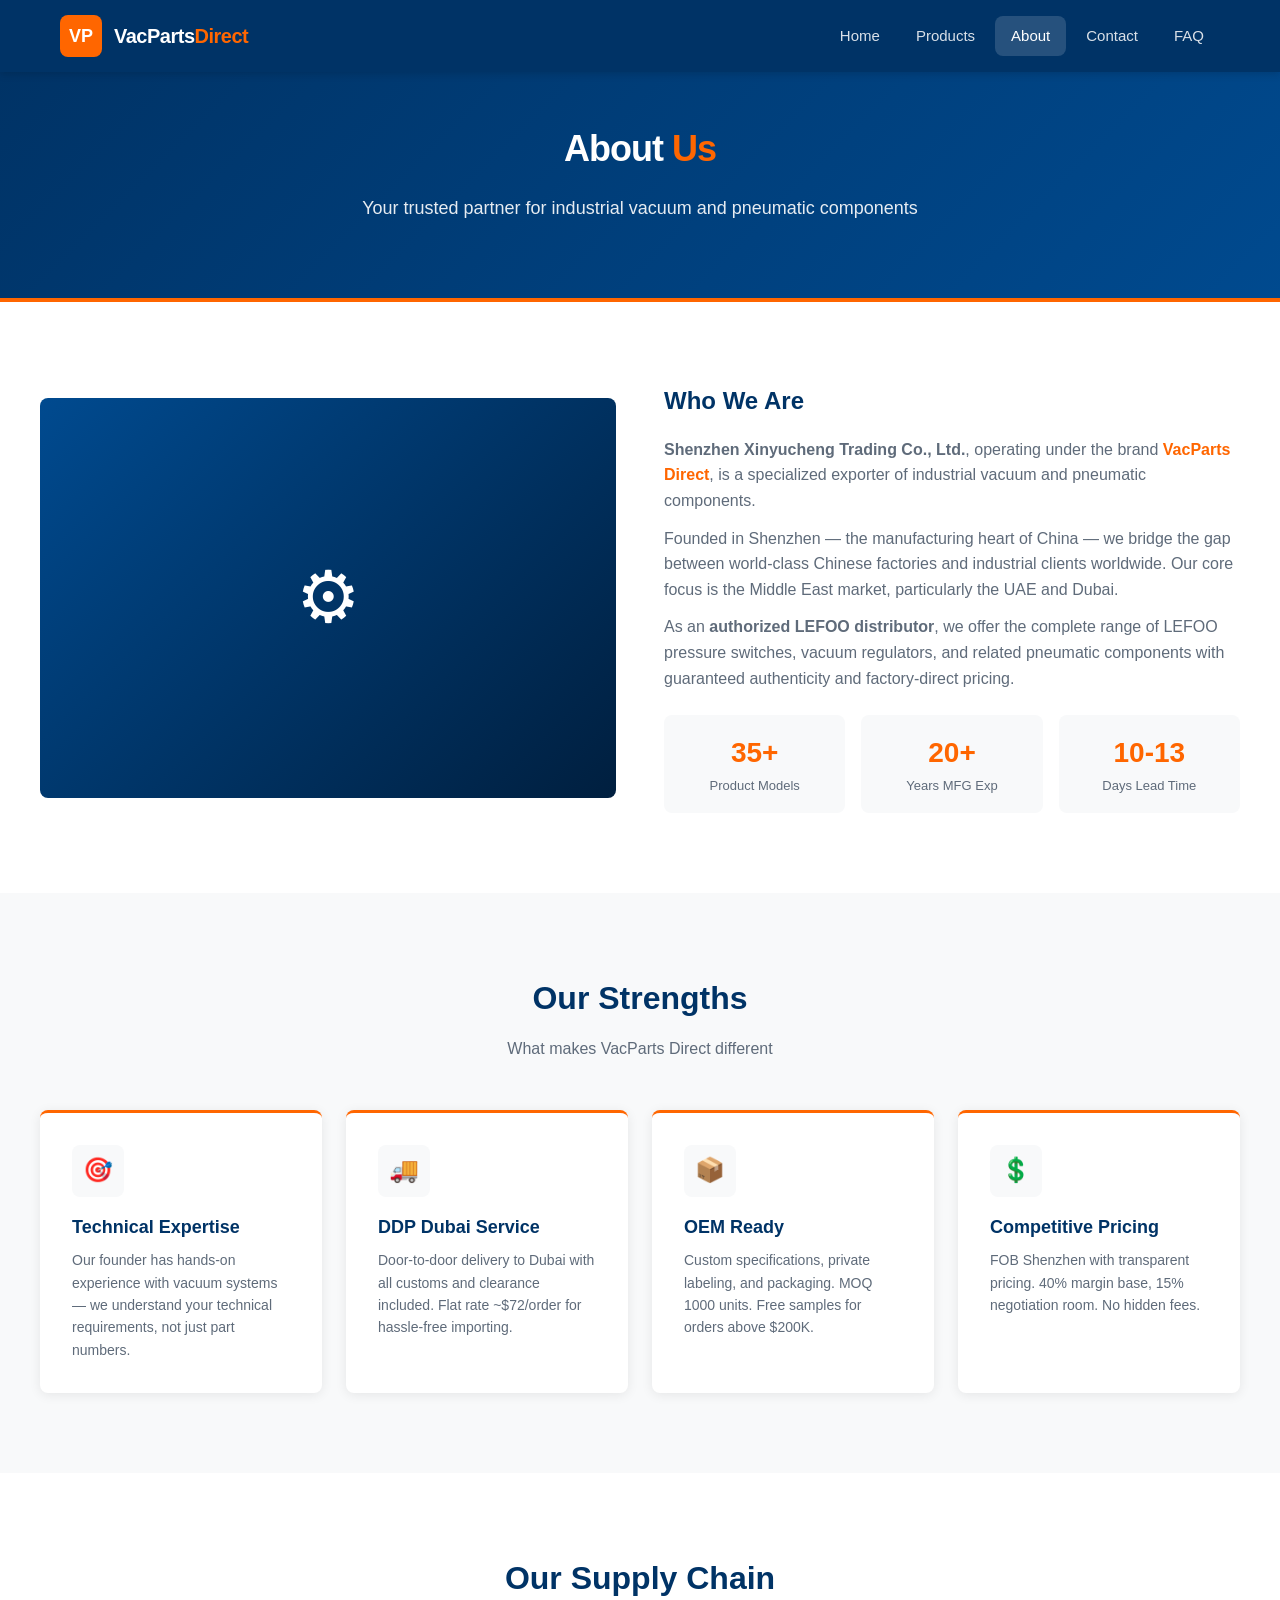
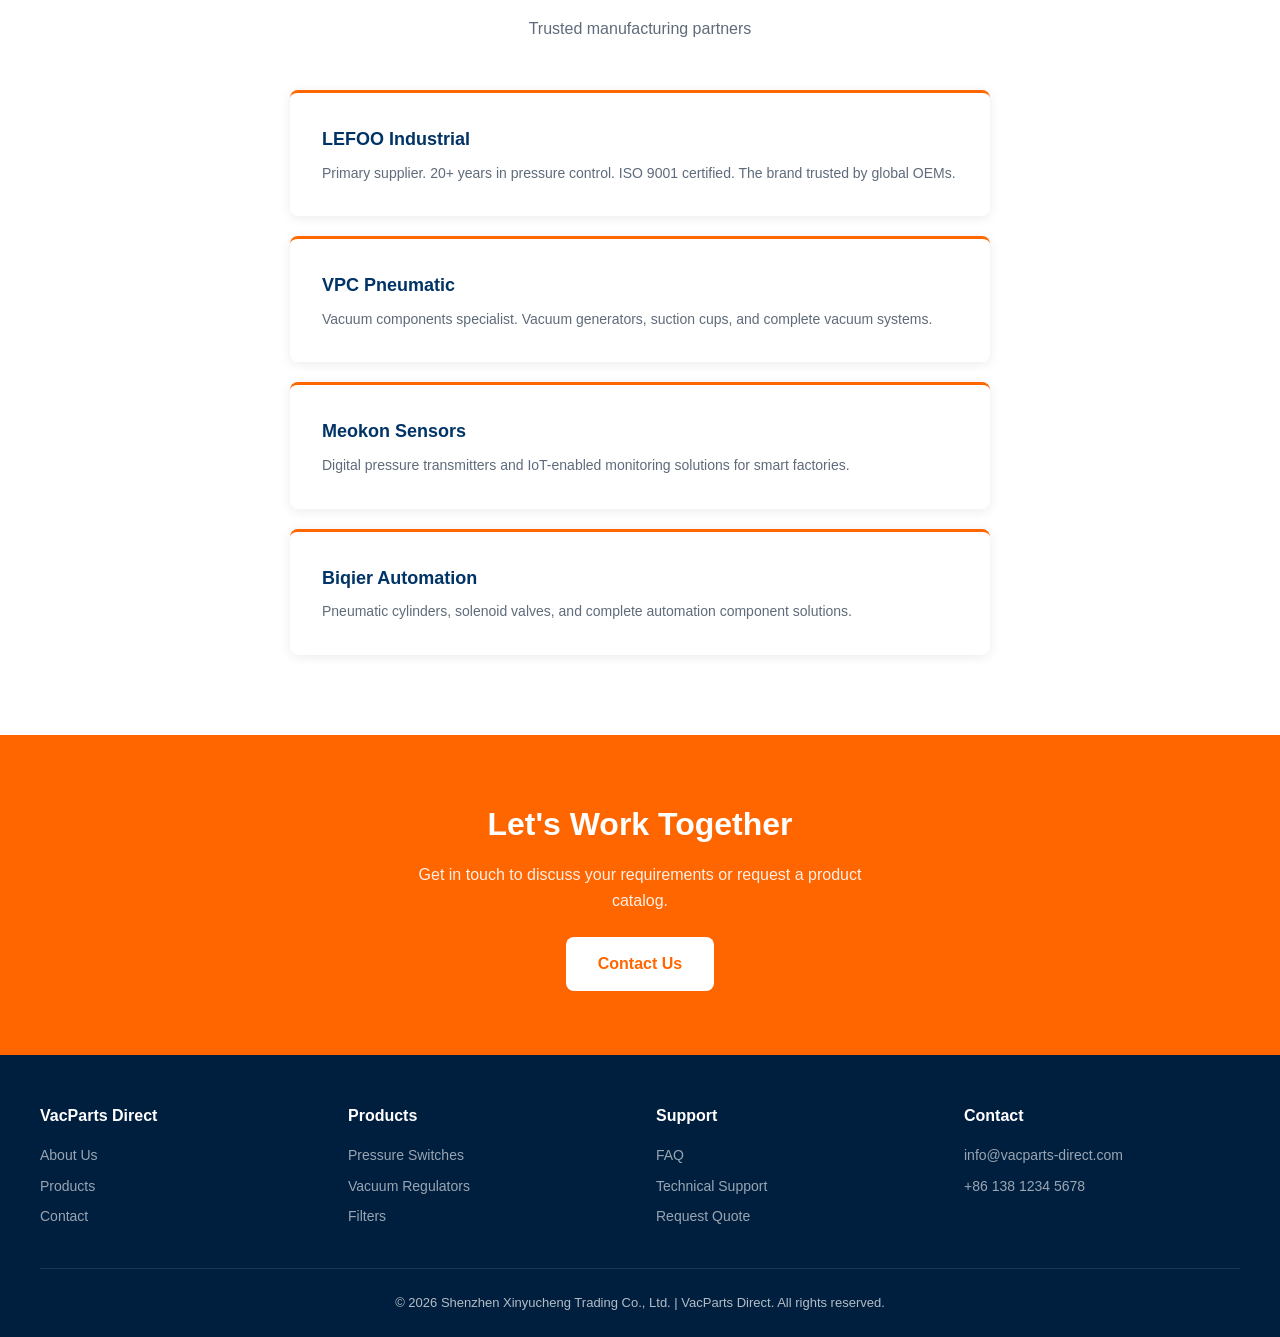
==== about.html @ f2ae0014 "Deploy: 5-page VacParts Direct static website" ====
<!DOCTYPE html>
<html lang="en">
<head>
  <meta charset="UTF-8">
  <meta name="viewport" content="width=device-width, initial-scale=1.0">
  <meta name="description" content="About VacParts Direct — Shenzhen Xinyucheng Trading Co., Ltd. LEFOO authorized distributor for industrial vacuum and pneumatic components.">
  <title>About Us | VacParts Direct</title>
  <link rel="stylesheet" href="css/style.css">
</head>
<body>

<header class="header">
  <div class="header-inner">
    <a href="index.html" class="logo">
      <div class="logo-icon">VP</div>
      <div class="logo-text">VacParts<span>Direct</span></div>
    </a>
    <button class="menu-toggle" aria-label="Menu">&#9776;</button>
    <nav class="nav">
      <a href="index.html">Home</a>
      <a href="products.html">Products</a>
      <a href="about.html" class="active">About</a>
      <a href="contact.html">Contact</a>
      <a href="faq.html">FAQ</a>
    </nav>
  </div>
</header>

<section class="hero" style="padding: 48px 20px;">
  <h1 style="font-size: 36px;">About <span>Us</span></h1>
  <p>Your trusted partner for industrial vacuum and pneumatic components</p>
</section>

<section class="section">
  <div class="container">
    <div class="about-grid">
      <div class="about-image">&#9881;</div>
      <div class="about-text">
        <h3>Who We Are</h3>
        <p><strong>Shenzhen Xinyucheng Trading Co., Ltd.</strong>, operating under the brand <strong style="color: var(--accent);">VacParts Direct</strong>, is a specialized exporter of industrial vacuum and pneumatic components.</p>
        <p>Founded in Shenzhen — the manufacturing heart of China — we bridge the gap between world-class Chinese factories and industrial clients worldwide. Our core focus is the Middle East market, particularly the UAE and Dubai.</p>
        <p>As an <strong>authorized LEFOO distributor</strong>, we offer the complete range of LEFOO pressure switches, vacuum regulators, and related pneumatic components with guaranteed authenticity and factory-direct pricing.</p>

        <div class="stats">
          <div class="stat-item">
            <div class="stat-num">35+</div>
            <div class="stat-label">Product Models</div>
          </div>
          <div class="stat-item">
            <div class="stat-num">20+</div>
            <div class="stat-label">Years MFG Exp</div>
          </div>
          <div class="stat-item">
            <div class="stat-num">10-13</div>
            <div class="stat-label">Days Lead Time</div>
          </div>
        </div>
      </div>
    </div>
  </div>
</section>

<section class="section section-gray">
  <div class="container">
    <h2 class="section-title">Our Strengths</h2>
    <p class="section-subtitle">What makes VacParts Direct different</p>
    <div class="features">
      <div class="feature-card">
        <div class="feature-icon">&#127919;</div>
        <h3>Technical Expertise</h3>
        <p>Our founder has hands-on experience with vacuum systems — we understand your technical requirements, not just part numbers.</p>
      </div>
      <div class="feature-card">
        <div class="feature-icon">&#128666;</div>
        <h3>DDP Dubai Service</h3>
        <p>Door-to-door delivery to Dubai with all customs and clearance included. Flat rate ~$72/order for hassle-free importing.</p>
      </div>
      <div class="feature-card">
        <div class="feature-icon">&#128230;</div>
        <h3>OEM Ready</h3>
        <p>Custom specifications, private labeling, and packaging. MOQ 1000 units. Free samples for orders above $200K.</p>
      </div>
      <div class="feature-card">
        <div class="feature-icon">&#128178;</div>
        <h3>Competitive Pricing</h3>
        <p>FOB Shenzhen with transparent pricing. 40% margin base, 15% negotiation room. No hidden fees.</p>
      </div>
    </div>
  </div>
</section>

<section class="section">
  <div class="container">
    <h2 class="section-title">Our Supply Chain</h2>
    <p class="section-subtitle">Trusted manufacturing partners</p>

    <div style="max-width: 700px; margin: 0 auto;">
      <div class="feature-card" style="margin-bottom: 20px;">
        <h3>LEFOO Industrial</h3>
        <p>Primary supplier. 20+ years in pressure control. ISO 9001 certified. The brand trusted by global OEMs.</p>
      </div>
      <div class="feature-card" style="margin-bottom: 20px;">
        <h3>VPC Pneumatic</h3>
        <p>Vacuum components specialist. Vacuum generators, suction cups, and complete vacuum systems.</p>
      </div>
      <div class="feature-card" style="margin-bottom: 20px;">
        <h3>Meokon Sensors</h3>
        <p>Digital pressure transmitters and IoT-enabled monitoring solutions for smart factories.</p>
      </div>
      <div class="feature-card">
        <h3>Biqier Automation</h3>
        <p>Pneumatic cylinders, solenoid valves, and complete automation component solutions.</p>
      </div>
    </div>
  </div>
</section>

<section class="cta">
  <h2>Let's Work Together</h2>
  <p>Get in touch to discuss your requirements or request a product catalog.</p>
  <a href="contact.html" class="btn">Contact Us</a>
</section>

<footer class="footer">
  <div class="footer-grid">
    <div class="footer-col">
      <h4>VacParts Direct</h4>
      <a href="about.html">About Us</a>
      <a href="products.html">Products</a>
      <a href="contact.html">Contact</a>
    </div>
    <div class="footer-col">
      <h4>Products</h4>
      <a href="products.html">Pressure Switches</a>
      <a href="products.html">Vacuum Regulators</a>
      <a href="products.html">Filters</a>
    </div>
    <div class="footer-col">
      <h4>Support</h4>
      <a href="faq.html">FAQ</a>
      <a href="contact.html">Technical Support</a>
      <a href="contact.html">Request Quote</a>
    </div>
    <div class="footer-col">
      <h4>Contact</h4>
      <a href="mailto:info@vacparts-direct.com">info@vacparts-direct.com</a>
      <a href="tel:+8613812345678">+86 138 1234 5678</a>
    </div>
  </div>
  <div class="footer-bottom">
    <p>&copy; 2026 Shenzhen Xinyucheng Trading Co., Ltd. | VacParts Direct. All rights reserved.</p>
  </div>
</footer>

<script src="js/main.js"></script>
</body>
</html>
---- css/style.css ----
/* VacParts Direct - Main Stylesheet */
/* Brand Colors: Industrial Blue #003366 | Accent Orange #FF6600 */

:root {
  --primary: #003366;
  --primary-light: #004a8f;
  --primary-dark: #001f3f;
  --accent: #FF6600;
  --accent-light: #ff8533;
  --accent-dark: #cc5200;
  --white: #ffffff;
  --gray-50: #f8f9fa;
  --gray-100: #f0f1f3;
  --gray-200: #e0e2e6;
  --gray-300: #c4c8cf;
  --gray-600: #5f6b7a;
  --gray-800: #2a3038;
  --gray-900: #1a1d23;
  --radius: 8px;
  --shadow: 0 2px 12px rgba(0,0,0,0.08);
  --shadow-lg: 0 8px 30px rgba(0,0,0,0.12);
  --max-width: 1200px;
}

* { margin: 0; padding: 0; box-sizing: border-box; }

body {
  font-family: -apple-system, BlinkMacSystemFont, 'Segoe UI', Roboto, 'Helvetica Neue', Arial, sans-serif;
  color: var(--gray-800);
  line-height: 1.6;
  background: var(--white);
}

/* ===== HEADER ===== */
.header {
  background: var(--primary);
  position: sticky;
  top: 0;
  z-index: 1000;
  box-shadow: 0 2px 8px rgba(0,0,0,0.15);
}

.header-inner {
  max-width: var(--max-width);
  margin: 0 auto;
  padding: 0 20px;
  display: flex;
  align-items: center;
  justify-content: space-between;
  height: 72px;
}

.logo {
  display: flex;
  align-items: center;
  gap: 12px;
  text-decoration: none;
}

.logo-icon {
  width: 42px;
  height: 42px;
  background: var(--accent);
  border-radius: var(--radius);
  display: flex;
  align-items: center;
  justify-content: center;
  font-weight: 800;
  font-size: 18px;
  color: var(--white);
}

.logo-text {
  color: var(--white);
  font-size: 20px;
  font-weight: 700;
  letter-spacing: -0.5px;
}

.logo-text span {
  color: var(--accent);
}

.nav { display: flex; gap: 4px; }

.nav a {
  color: rgba(255,255,255,0.85);
  text-decoration: none;
  padding: 8px 16px;
  border-radius: var(--radius);
  font-size: 15px;
  font-weight: 500;
  transition: all 0.2s;
}

.nav a:hover,
.nav a.active {
  color: var(--white);
  background: rgba(255,255,255,0.1);
}

.nav a.active { background: rgba(255,255,255,0.15); }

.menu-toggle {
  display: none;
  background: none;
  border: none;
  color: var(--white);
  font-size: 28px;
  cursor: pointer;
  padding: 4px 8px;
}

/* ===== HERO ===== */
.hero {
  background: linear-gradient(135deg, var(--primary) 0%, var(--primary-light) 100%);
  color: var(--white);
  padding: 80px 20px;
  text-align: center;
  position: relative;
  overflow: hidden;
}

.hero::after {
  content: '';
  position: absolute;
  bottom: 0;
  left: 0;
  right: 0;
  height: 4px;
  background: var(--accent);
}

.hero h1 {
  font-size: 48px;
  font-weight: 800;
  margin-bottom: 16px;
  letter-spacing: -1px;
}

.hero h1 span { color: var(--accent); }

.hero p {
  font-size: 18px;
  opacity: 0.9;
  max-width: 600px;
  margin: 0 auto 32px;
}

.hero-buttons { display: flex; gap: 16px; justify-content: center; flex-wrap: wrap; }

.btn {
  display: inline-block;
  padding: 14px 32px;
  border-radius: var(--radius);
  font-size: 16px;
  font-weight: 600;
  text-decoration: none;
  transition: all 0.2s;
  cursor: pointer;
  border: none;
}

.btn-primary {
  background: var(--accent);
  color: var(--white);
}

.btn-primary:hover {
  background: var(--accent-dark);
  transform: translateY(-1px);
}

.btn-outline {
  background: transparent;
  color: var(--white);
  border: 2px solid rgba(255,255,255,0.4);
}

.btn-outline:hover {
  border-color: var(--white);
  background: rgba(255,255,255,0.1);
}

.btn-sm {
  padding: 8px 20px;
  font-size: 14px;
}

/* ===== SECTIONS ===== */
.section {
  padding: 80px 20px;
}

.section-gray { background: var(--gray-50); }

.container {
  max-width: var(--max-width);
  margin: 0 auto;
}

.section-title {
  font-size: 32px;
  font-weight: 700;
  color: var(--primary);
  margin-bottom: 12px;
  text-align: center;
}

.section-subtitle {
  font-size: 16px;
  color: var(--gray-600);
  text-align: center;
  margin-bottom: 48px;
}

/* ===== FEATURES GRID ===== */
.features {
  display: grid;
  grid-template-columns: repeat(auto-fit, minmax(250px, 1fr));
  gap: 24px;
}

.feature-card {
  background: var(--white);
  border-radius: var(--radius);
  padding: 32px;
  box-shadow: var(--shadow);
  border-top: 3px solid var(--accent);
  transition: transform 0.2s, box-shadow 0.2s;
}

.feature-card:hover {
  transform: translateY(-4px);
  box-shadow: var(--shadow-lg);
}

.feature-icon {
  width: 52px;
  height: 52px;
  background: var(--gray-50);
  border-radius: var(--radius);
  display: flex;
  align-items: center;
  justify-content: center;
  font-size: 24px;
  margin-bottom: 16px;
}

.feature-card h3 {
  font-size: 18px;
  color: var(--primary);
  margin-bottom: 8px;
}

.feature-card p {
  color: var(--gray-600);
  font-size: 14px;
}

/* ===== PRODUCT CARDS ===== */
.products {
  display: grid;
  grid-template-columns: repeat(auto-fit, minmax(280px, 1fr));
  gap: 24px;
}

.product-card {
  background: var(--white);
  border-radius: var(--radius);
  overflow: hidden;
  box-shadow: var(--shadow);
  transition: all 0.2s;
}

.product-card:hover {
  transform: translateY(-4px);
  box-shadow: var(--shadow-lg);
}

.product-img {
  height: 200px;
  background: var(--gray-100);
  display: flex;
  align-items: center;
  justify-content: center;
  font-size: 48px;
}

.product-body { padding: 24px; }

.product-body h3 {
  font-size: 18px;
  color: var(--primary);
  margin-bottom: 8px;
}

.product-body p {
  color: var(--gray-600);
  font-size: 14px;
  margin-bottom: 16px;
}

.product-meta {
  display: flex;
  justify-content: space-between;
  align-items: center;
}

.product-price {
  font-size: 20px;
  font-weight: 700;
  color: var(--accent);
}

.product-badge {
  background: var(--primary);
  color: var(--white);
  padding: 4px 12px;
  border-radius: 20px;
  font-size: 12px;
  font-weight: 600;
}

/* ===== ABOUT PAGE ===== */
.about-grid {
  display: grid;
  grid-template-columns: 1fr 1fr;
  gap: 48px;
  align-items: center;
}

.about-image {
  background: linear-gradient(135deg, var(--primary-light), var(--primary-dark));
  border-radius: var(--radius);
  height: 400px;
  display: flex;
  align-items: center;
  justify-content: center;
  color: var(--white);
  font-size: 72px;
}

.about-text h3 {
  font-size: 24px;
  color: var(--primary);
  margin-bottom: 16px;
}

.about-text p {
  color: var(--gray-600);
  margin-bottom: 12px;
}

.stats {
  display: grid;
  grid-template-columns: repeat(3, 1fr);
  gap: 16px;
  margin-top: 24px;
}

.stat-item {
  text-align: center;
  padding: 16px;
  background: var(--gray-50);
  border-radius: var(--radius);
}

.stat-num {
  font-size: 28px;
  font-weight: 800;
  color: var(--accent);
}

.stat-label {
  font-size: 13px;
  color: var(--gray-600);
}

/* ===== CONTACT PAGE ===== */
.contact-grid {
  display: grid;
  grid-template-columns: 1fr 1fr;
  gap: 48px;
}

.contact-info h3 {
  font-size: 24px;
  color: var(--primary);
  margin-bottom: 16px;
}

.contact-item {
  display: flex;
  gap: 12px;
  margin-bottom: 20px;
}

.contact-icon {
  width: 44px;
  height: 44px;
  background: var(--gray-50);
  border-radius: var(--radius);
  display: flex;
  align-items: center;
  justify-content: center;
  font-size: 20px;
  flex-shrink: 0;
}

.contact-item strong {
  display: block;
  color: var(--gray-800);
  margin-bottom: 2px;
}

.contact-item span {
  color: var(--gray-600);
  font-size: 14px;
}

.contact-form {
  background: var(--white);
  padding: 32px;
  border-radius: var(--radius);
  box-shadow: var(--shadow);
}

.form-group { margin-bottom: 20px; }

.form-group label {
  display: block;
  font-size: 14px;
  font-weight: 600;
  color: var(--gray-800);
  margin-bottom: 6px;
}

.form-group input,
.form-group textarea,
.form-group select {
  width: 100%;
  padding: 12px 16px;
  border: 1px solid var(--gray-200);
  border-radius: var(--radius);
  font-size: 15px;
  font-family: inherit;
  transition: border-color 0.2s;
}

.form-group input:focus,
.form-group textarea:focus,
.form-group select:focus {
  outline: none;
  border-color: var(--accent);
  box-shadow: 0 0 0 3px rgba(255,102,0,0.1);
}

.form-group textarea { min-height: 120px; resize: vertical; }

/* ===== FAQ PAGE ===== */
.faq-list { max-width: 800px; margin: 0 auto; }

.faq-item {
  background: var(--white);
  border-radius: var(--radius);
  margin-bottom: 12px;
  box-shadow: var(--shadow);
  overflow: hidden;
}

.faq-question {
  width: 100%;
  padding: 20px 24px;
  background: none;
  border: none;
  font-size: 16px;
  font-weight: 600;
  color: var(--primary);
  text-align: left;
  cursor: pointer;
  display: flex;
  justify-content: space-between;
  align-items: center;
}

.faq-question::after {
  content: '+';
  font-size: 22px;
  color: var(--accent);
  font-weight: 400;
  transition: transform 0.2s;
}

.faq-item.open .faq-question::after {
  content: '\2212';
}

.faq-answer {
  padding: 0 24px 20px;
  color: var(--gray-600);
  font-size: 15px;
  display: none;
}

.faq-item.open .faq-answer { display: block; }

/* ===== CTA BANNER ===== */
.cta {
  background: var(--accent);
  color: var(--white);
  text-align: center;
  padding: 64px 20px;
}

.cta h2 {
  font-size: 32px;
  font-weight: 700;
  margin-bottom: 12px;
}

.cta p {
  font-size: 16px;
  opacity: 0.9;
  margin-bottom: 24px;
  max-width: 500px;
  margin-left: auto;
  margin-right: auto;
}

.cta .btn {
  background: var(--white);
  color: var(--accent);
}

.cta .btn:hover {
  background: var(--gray-50);
}

/* ===== FOOTER ===== */
.footer {
  background: var(--primary-dark);
  color: rgba(255,255,255,0.7);
  padding: 48px 20px 24px;
}

.footer-grid {
  max-width: var(--max-width);
  margin: 0 auto;
  display: grid;
  grid-template-columns: repeat(auto-fit, minmax(200px, 1fr));
  gap: 32px;
  margin-bottom: 32px;
}

.footer-col h4 {
  color: var(--white);
  font-size: 16px;
  margin-bottom: 16px;
}

.footer-col a {
  display: block;
  color: rgba(255,255,255,0.6);
  text-decoration: none;
  font-size: 14px;
  margin-bottom: 8px;
  transition: color 0.2s;
}

.footer-col a:hover { color: var(--accent); }

.footer-bottom {
  max-width: var(--max-width);
  margin: 0 auto;
  padding-top: 24px;
  border-top: 1px solid rgba(255,255,255,0.1);
  text-align: center;
  font-size: 13px;
}

/* ===== RESPONSIVE ===== */
@media (max-width: 768px) {
  .header-inner { height: 60px; }

  .nav {
    display: none;
    position: absolute;
    top: 60px;
    left: 0;
    right: 0;
    background: var(--primary);
    flex-direction: column;
    padding: 8px 16px;
  }

  .nav.open { display: flex; }

  .menu-toggle { display: block; }

  .hero h1 { font-size: 32px; }

  .hero p { font-size: 16px; }

  .about-grid,
  .contact-grid {
    grid-template-columns: 1fr;
  }

  .about-image { height: 240px; }

  .features,
  .products {
    grid-template-columns: 1fr;
  }

  .stats { grid-template-columns: 1fr 1fr 1fr; }
}

@media (max-width: 480px) {
  .hero-buttons { flex-direction: column; align-items: center; }

  .hero h1 { font-size: 28px; }

  .section-title { font-size: 24px; }
}
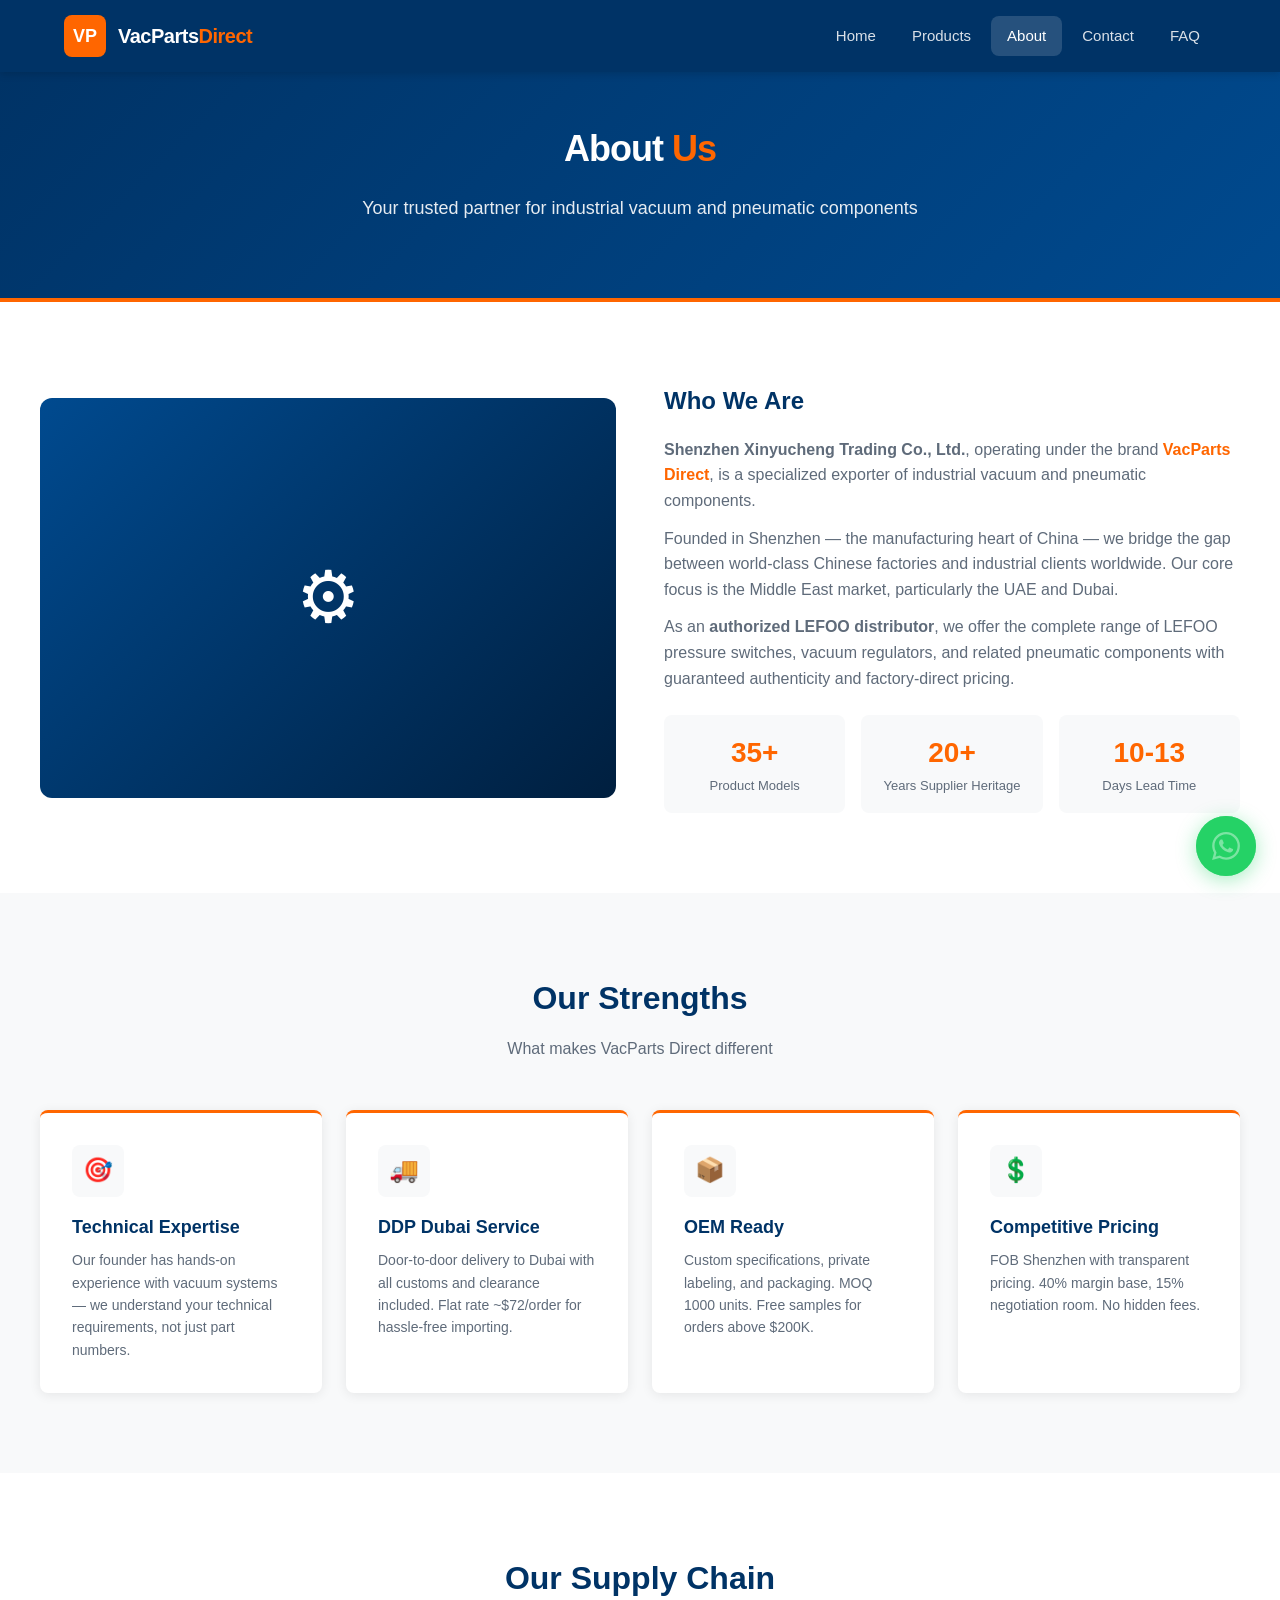
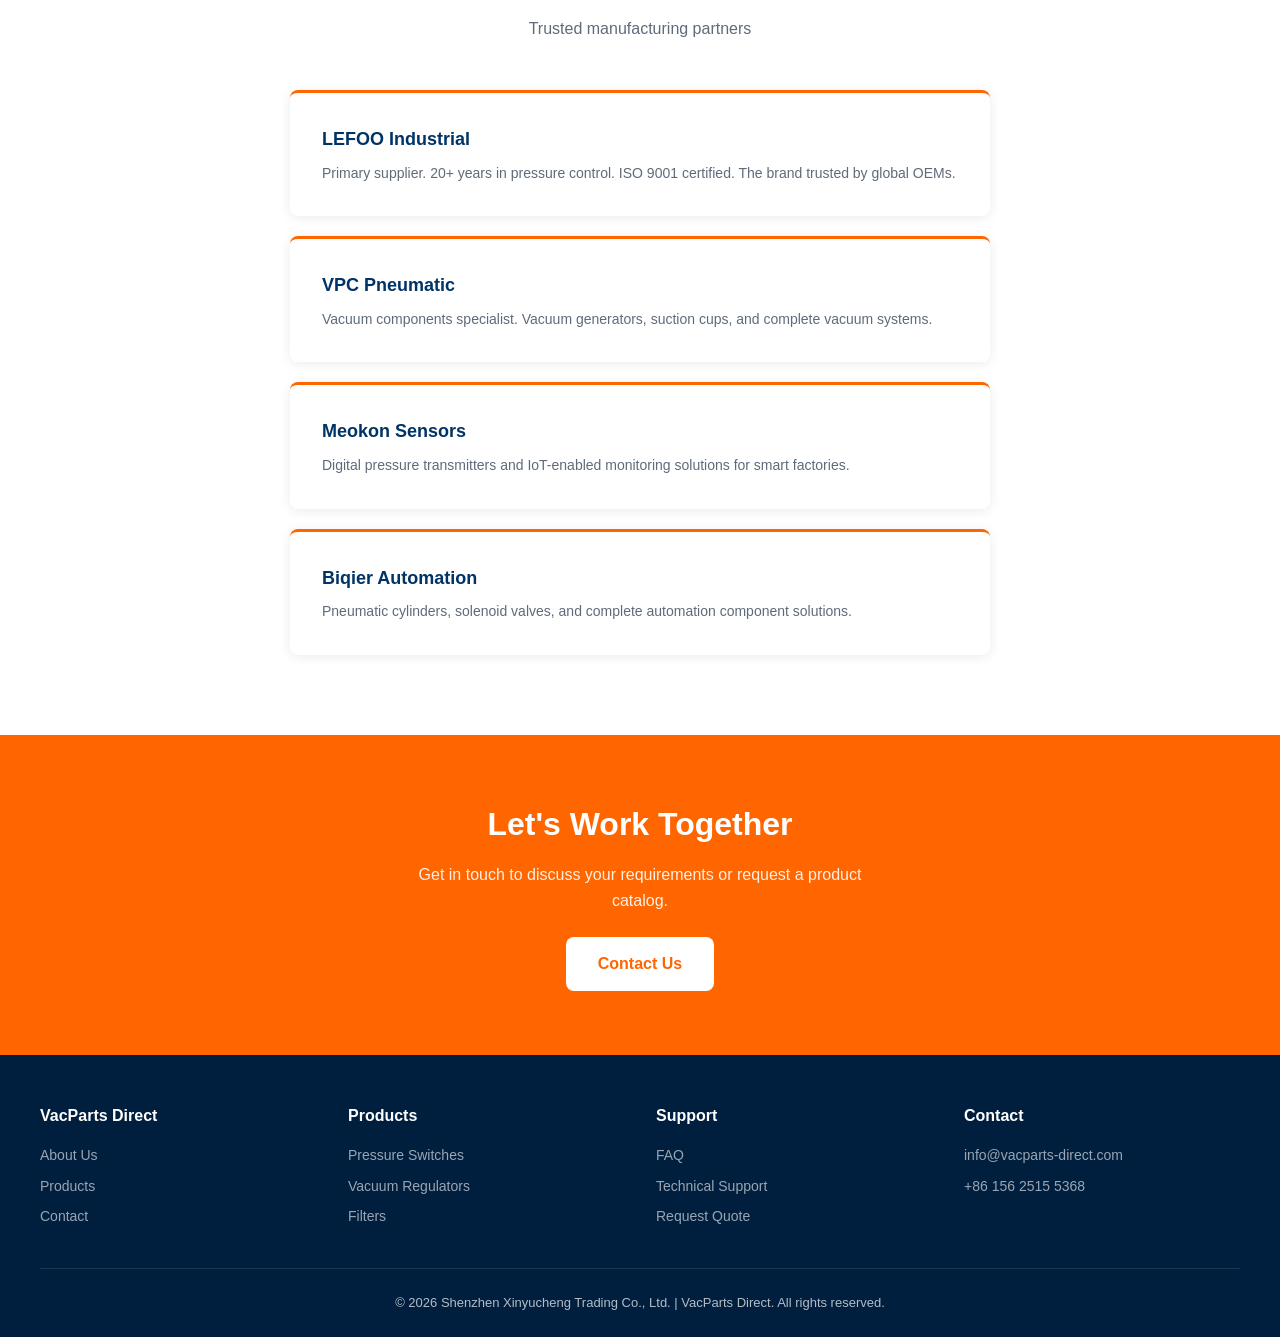
==== commit 84f1a506: "Optimize: responsive design + floating WhatsApp + real phone + product images" ====
--- a/about.html
+++ b/about.html
@@ -48,7 +48,7 @@
           </div>
           <div class="stat-item">
             <div class="stat-num">20+</div>
-            <div class="stat-label">Years MFG Exp</div>
+            <div class="stat-label">Years Supplier Heritage</div>
           </div>
           <div class="stat-item">
             <div class="stat-num">10-13</div>
@@ -144,7 +144,7 @@
     <div class="footer-col">
       <h4>Contact</h4>
       <a href="mailto:info@vacparts-direct.com">info@vacparts-direct.com</a>
-      <a href="tel:+8613812345678">+86 138 1234 5678</a>
+      <a href="tel:+8615625155368">+86 156 2515 5368</a>
     </div>
   </div>
   <div class="footer-bottom">
--- a/css/style.css
+++ b/css/style.css
@@ -1,5 +1,5 @@
 /* VacParts Direct - Main Stylesheet */
-/* Brand Colors: Industrial Blue #003366 | Accent Orange #FF6600 */
+/* Brand: Industrial Blue #003366 | Accent Orange #FF6600 */
 
 :root {
   --primary: #003366;
@@ -8,6 +8,8 @@
   --accent: #FF6600;
   --accent-light: #ff8533;
   --accent-dark: #cc5200;
+  --whatsapp: #25D366;
+  --whatsapp-dark: #128C7E;
   --white: #ffffff;
   --gray-50: #f8f9fa;
   --gray-100: #f0f1f3;
@@ -17,18 +19,21 @@
   --gray-800: #2a3038;
   --gray-900: #1a1d23;
   --radius: 8px;
+  --radius-lg: 12px;
   --shadow: 0 2px 12px rgba(0,0,0,0.08);
   --shadow-lg: 0 8px 30px rgba(0,0,0,0.12);
   --max-width: 1200px;
 }
 
 * { margin: 0; padding: 0; box-sizing: border-box; }
+html { scroll-behavior: smooth; }
 
 body {
   font-family: -apple-system, BlinkMacSystemFont, 'Segoe UI', Roboto, 'Helvetica Neue', Arial, sans-serif;
   color: var(--gray-800);
   line-height: 1.6;
   background: var(--white);
+  -webkit-font-smoothing: antialiased;
 }
 
 /* ===== HEADER ===== */
@@ -39,588 +44,304 @@
   z-index: 1000;
   box-shadow: 0 2px 8px rgba(0,0,0,0.15);
 }
-
 .header-inner {
   max-width: var(--max-width);
   margin: 0 auto;
-  padding: 0 20px;
+  padding: 0 24px;
   display: flex;
   align-items: center;
   justify-content: space-between;
   height: 72px;
 }
-
-.logo {
-  display: flex;
-  align-items: center;
-  gap: 12px;
-  text-decoration: none;
-}
-
+.logo { display: flex; align-items: center; gap: 12px; text-decoration: none; }
 .logo-icon {
-  width: 42px;
-  height: 42px;
+  width: 42px; height: 42px;
   background: var(--accent);
   border-radius: var(--radius);
-  display: flex;
-  align-items: center;
-  justify-content: center;
-  font-weight: 800;
-  font-size: 18px;
-  color: var(--white);
-}
-
-.logo-text {
-  color: var(--white);
-  font-size: 20px;
-  font-weight: 700;
-  letter-spacing: -0.5px;
-}
-
-.logo-text span {
-  color: var(--accent);
-}
-
+  display: flex; align-items: center; justify-content: center;
+  font-weight: 800; font-size: 18px; color: var(--white);
+  flex-shrink: 0;
+}
+.logo-text { color: var(--white); font-size: 20px; font-weight: 700; letter-spacing: -0.5px; }
+.logo-text span { color: var(--accent); }
 .nav { display: flex; gap: 4px; }
-
 .nav a {
-  color: rgba(255,255,255,0.85);
-  text-decoration: none;
-  padding: 8px 16px;
-  border-radius: var(--radius);
-  font-size: 15px;
-  font-weight: 500;
-  transition: all 0.2s;
-}
-
-.nav a:hover,
-.nav a.active {
-  color: var(--white);
-  background: rgba(255,255,255,0.1);
-}
-
+  color: rgba(255,255,255,0.85); text-decoration: none;
+  padding: 8px 16px; border-radius: var(--radius);
+  font-size: 15px; font-weight: 500; transition: all 0.2s;
+}
+.nav a:hover, .nav a.active { color: var(--white); background: rgba(255,255,255,0.1); }
 .nav a.active { background: rgba(255,255,255,0.15); }
-
 .menu-toggle {
-  display: none;
-  background: none;
-  border: none;
-  color: var(--white);
-  font-size: 28px;
-  cursor: pointer;
-  padding: 4px 8px;
+  display: none; background: none; border: none;
+  color: var(--white); font-size: 28px; cursor: pointer; padding: 4px 8px; line-height: 1;
 }
 
 /* ===== HERO ===== */
 .hero {
   background: linear-gradient(135deg, var(--primary) 0%, var(--primary-light) 100%);
-  color: var(--white);
-  padding: 80px 20px;
-  text-align: center;
-  position: relative;
-  overflow: hidden;
-}
-
+  color: var(--white); padding: 80px 24px; text-align: center;
+  position: relative; overflow: hidden;
+}
 .hero::after {
-  content: '';
-  position: absolute;
-  bottom: 0;
-  left: 0;
-  right: 0;
-  height: 4px;
-  background: var(--accent);
-}
-
-.hero h1 {
-  font-size: 48px;
-  font-weight: 800;
-  margin-bottom: 16px;
-  letter-spacing: -1px;
-}
-
+  content: ''; position: absolute; bottom: 0; left: 0; right: 0;
+  height: 4px; background: var(--accent);
+}
+.hero h1 { font-size: clamp(28px, 5vw, 48px); font-weight: 800; margin-bottom: 16px; letter-spacing: -1px; }
 .hero h1 span { color: var(--accent); }
-
-.hero p {
-  font-size: 18px;
-  opacity: 0.9;
-  max-width: 600px;
-  margin: 0 auto 32px;
-}
-
+.hero p { font-size: clamp(15px, 2vw, 18px); opacity: 0.9; max-width: 600px; margin: 0 auto 32px; }
 .hero-buttons { display: flex; gap: 16px; justify-content: center; flex-wrap: wrap; }
 
+/* ===== BUTTONS ===== */
 .btn {
-  display: inline-block;
-  padding: 14px 32px;
-  border-radius: var(--radius);
-  font-size: 16px;
-  font-weight: 600;
-  text-decoration: none;
-  transition: all 0.2s;
-  cursor: pointer;
-  border: none;
-}
-
-.btn-primary {
-  background: var(--accent);
-  color: var(--white);
-}
-
-.btn-primary:hover {
-  background: var(--accent-dark);
-  transform: translateY(-1px);
-}
-
-.btn-outline {
-  background: transparent;
-  color: var(--white);
-  border: 2px solid rgba(255,255,255,0.4);
-}
-
-.btn-outline:hover {
-  border-color: var(--white);
-  background: rgba(255,255,255,0.1);
-}
-
-.btn-sm {
-  padding: 8px 20px;
-  font-size: 14px;
-}
+  display: inline-block; padding: 14px 32px; border-radius: var(--radius);
+  font-size: 16px; font-weight: 600; text-decoration: none;
+  transition: all 0.2s; cursor: pointer; border: none; text-align: center;
+}
+.btn-primary { background: var(--accent); color: var(--white); }
+.btn-primary:hover { background: var(--accent-dark); transform: translateY(-1px); }
+.btn-outline { background: transparent; color: var(--white); border: 2px solid rgba(255,255,255,0.4); }
+.btn-outline:hover { border-color: var(--white); background: rgba(255,255,255,0.1); }
+.btn-sm { padding: 8px 20px; font-size: 14px; }
 
 /* ===== SECTIONS ===== */
-.section {
-  padding: 80px 20px;
-}
-
+.section { padding: clamp(40px, 8vw, 80px) 24px; }
 .section-gray { background: var(--gray-50); }
-
-.container {
-  max-width: var(--max-width);
-  margin: 0 auto;
-}
-
-.section-title {
-  font-size: 32px;
-  font-weight: 700;
-  color: var(--primary);
-  margin-bottom: 12px;
-  text-align: center;
-}
-
-.section-subtitle {
-  font-size: 16px;
-  color: var(--gray-600);
-  text-align: center;
-  margin-bottom: 48px;
-}
-
-/* ===== FEATURES GRID ===== */
-.features {
-  display: grid;
-  grid-template-columns: repeat(auto-fit, minmax(250px, 1fr));
-  gap: 24px;
-}
-
+.container { max-width: var(--max-width); margin: 0 auto; }
+.section-title { font-size: clamp(22px, 4vw, 32px); font-weight: 700; color: var(--primary); margin-bottom: 12px; text-align: center; }
+.section-subtitle { font-size: clamp(14px, 1.8vw, 16px); color: var(--gray-600); text-align: center; margin-bottom: 48px; }
+
+/* ===== FEATURES ===== */
+.features { display: grid; grid-template-columns: repeat(auto-fit, minmax(min(250px, 100%), 1fr)); gap: 24px; }
 .feature-card {
-  background: var(--white);
-  border-radius: var(--radius);
-  padding: 32px;
-  box-shadow: var(--shadow);
-  border-top: 3px solid var(--accent);
+  background: var(--white); border-radius: var(--radius); padding: clamp(20px, 4vw, 32px);
+  box-shadow: var(--shadow); border-top: 3px solid var(--accent);
   transition: transform 0.2s, box-shadow 0.2s;
 }
-
-.feature-card:hover {
-  transform: translateY(-4px);
-  box-shadow: var(--shadow-lg);
-}
-
+.feature-card:hover { transform: translateY(-4px); box-shadow: var(--shadow-lg); }
 .feature-icon {
-  width: 52px;
-  height: 52px;
-  background: var(--gray-50);
-  border-radius: var(--radius);
-  display: flex;
-  align-items: center;
-  justify-content: center;
-  font-size: 24px;
-  margin-bottom: 16px;
-}
-
-.feature-card h3 {
-  font-size: 18px;
-  color: var(--primary);
-  margin-bottom: 8px;
-}
-
-.feature-card p {
-  color: var(--gray-600);
-  font-size: 14px;
-}
+  width: 52px; height: 52px; background: var(--gray-50); border-radius: var(--radius);
+  display: flex; align-items: center; justify-content: center;
+  font-size: 24px; margin-bottom: 16px;
+}
+.feature-card h3 { font-size: clamp(16px, 2vw, 18px); color: var(--primary); margin-bottom: 8px; }
+.feature-card p { color: var(--gray-600); font-size: clamp(13px, 1.5vw, 14px); }
 
 /* ===== PRODUCT CARDS ===== */
-.products {
-  display: grid;
-  grid-template-columns: repeat(auto-fit, minmax(280px, 1fr));
-  gap: 24px;
-}
-
+.products { display: grid; grid-template-columns: repeat(auto-fit, minmax(min(280px, 100%), 1fr)); gap: 24px; }
 .product-card {
-  background: var(--white);
-  border-radius: var(--radius);
-  overflow: hidden;
-  box-shadow: var(--shadow);
-  transition: all 0.2s;
-}
-
-.product-card:hover {
-  transform: translateY(-4px);
-  box-shadow: var(--shadow-lg);
-}
-
-.product-img {
-  height: 200px;
-  background: var(--gray-100);
-  display: flex;
-  align-items: center;
-  justify-content: center;
-  font-size: 48px;
-}
-
+  background: var(--white); border-radius: var(--radius-lg); overflow: hidden;
+  box-shadow: var(--shadow); transition: all 0.2s;
+}
+.product-card:hover { transform: translateY(-4px); box-shadow: var(--shadow-lg); }
+.product-img { height: 200px; background: var(--gray-100); display: flex; align-items: center; justify-content: center; overflow: hidden; }
+.product-img img { width: 100%; height: 100%; object-fit: contain; padding: 12px; }
 .product-body { padding: 24px; }
-
-.product-body h3 {
-  font-size: 18px;
-  color: var(--primary);
-  margin-bottom: 8px;
-}
-
-.product-body p {
-  color: var(--gray-600);
-  font-size: 14px;
-  margin-bottom: 16px;
-}
-
-.product-meta {
-  display: flex;
-  justify-content: space-between;
-  align-items: center;
-}
-
-.product-price {
-  font-size: 20px;
-  font-weight: 700;
-  color: var(--accent);
-}
-
-.product-badge {
-  background: var(--primary);
-  color: var(--white);
-  padding: 4px 12px;
-  border-radius: 20px;
-  font-size: 12px;
-  font-weight: 600;
-}
-
-/* ===== ABOUT PAGE ===== */
-.about-grid {
-  display: grid;
-  grid-template-columns: 1fr 1fr;
-  gap: 48px;
-  align-items: center;
-}
-
+.product-body h3 { font-size: 18px; color: var(--primary); margin-bottom: 8px; }
+.product-body p { color: var(--gray-600); font-size: 14px; margin-bottom: 16px; }
+.product-meta { display: flex; justify-content: space-between; align-items: center; }
+.product-price { font-size: 20px; font-weight: 700; color: var(--accent); }
+.product-badge { background: var(--primary); color: var(--white); padding: 4px 12px; border-radius: 20px; font-size: 12px; font-weight: 600; }
+
+/* ===== ABOUT ===== */
+.about-grid { display: grid; grid-template-columns: 1fr 1fr; gap: 48px; align-items: center; }
 .about-image {
   background: linear-gradient(135deg, var(--primary-light), var(--primary-dark));
-  border-radius: var(--radius);
-  height: 400px;
-  display: flex;
-  align-items: center;
-  justify-content: center;
-  color: var(--white);
-  font-size: 72px;
-}
-
-.about-text h3 {
-  font-size: 24px;
-  color: var(--primary);
-  margin-bottom: 16px;
-}
-
-.about-text p {
-  color: var(--gray-600);
-  margin-bottom: 12px;
-}
-
-.stats {
-  display: grid;
-  grid-template-columns: repeat(3, 1fr);
-  gap: 16px;
-  margin-top: 24px;
-}
-
-.stat-item {
-  text-align: center;
-  padding: 16px;
-  background: var(--gray-50);
-  border-radius: var(--radius);
-}
-
-.stat-num {
-  font-size: 28px;
-  font-weight: 800;
-  color: var(--accent);
-}
-
-.stat-label {
-  font-size: 13px;
-  color: var(--gray-600);
-}
-
-/* ===== CONTACT PAGE ===== */
-.contact-grid {
-  display: grid;
-  grid-template-columns: 1fr 1fr;
-  gap: 48px;
-}
-
-.contact-info h3 {
-  font-size: 24px;
-  color: var(--primary);
-  margin-bottom: 16px;
-}
-
-.contact-item {
-  display: flex;
-  gap: 12px;
-  margin-bottom: 20px;
-}
-
+  border-radius: var(--radius-lg); height: 400px;
+  display: flex; align-items: center; justify-content: center;
+  color: var(--white); font-size: 72px; overflow: hidden;
+}
+.about-image img { width: 100%; height: 100%; object-fit: cover; }
+.about-text h3 { font-size: clamp(20px, 3vw, 24px); color: var(--primary); margin-bottom: 16px; }
+.about-text p { color: var(--gray-600); margin-bottom: 12px; }
+.stats { display: grid; grid-template-columns: repeat(3, 1fr); gap: 16px; margin-top: 24px; }
+.stat-item { text-align: center; padding: 16px; background: var(--gray-50); border-radius: var(--radius); }
+.stat-num { font-size: clamp(22px, 3vw, 28px); font-weight: 800; color: var(--accent); }
+.stat-label { font-size: clamp(11px, 1.5vw, 13px); color: var(--gray-600); }
+
+/* ===== CONTACT ===== */
+.contact-grid { display: grid; grid-template-columns: 1fr 1fr; gap: 48px; }
+.contact-info h3 { font-size: clamp(20px, 3vw, 24px); color: var(--primary); margin-bottom: 16px; }
+.contact-item { display: flex; gap: 12px; margin-bottom: 20px; }
 .contact-icon {
-  width: 44px;
-  height: 44px;
-  background: var(--gray-50);
-  border-radius: var(--radius);
-  display: flex;
-  align-items: center;
-  justify-content: center;
-  font-size: 20px;
-  flex-shrink: 0;
-}
-
-.contact-item strong {
-  display: block;
-  color: var(--gray-800);
-  margin-bottom: 2px;
-}
-
-.contact-item span {
-  color: var(--gray-600);
-  font-size: 14px;
-}
-
-.contact-form {
-  background: var(--white);
-  padding: 32px;
-  border-radius: var(--radius);
-  box-shadow: var(--shadow);
-}
-
+  width: 44px; height: 44px; background: var(--gray-50); border-radius: var(--radius);
+  display: flex; align-items: center; justify-content: center;
+  font-size: 20px; flex-shrink: 0;
+}
+.contact-item strong { display: block; color: var(--gray-800); margin-bottom: 2px; }
+.contact-item span { color: var(--gray-600); font-size: 14px; }
+.contact-form { background: var(--white); padding: clamp(20px, 4vw, 32px); border-radius: var(--radius-lg); box-shadow: var(--shadow); }
 .form-group { margin-bottom: 20px; }
-
-.form-group label {
-  display: block;
-  font-size: 14px;
-  font-weight: 600;
-  color: var(--gray-800);
-  margin-bottom: 6px;
-}
-
-.form-group input,
-.form-group textarea,
-.form-group select {
-  width: 100%;
-  padding: 12px 16px;
-  border: 1px solid var(--gray-200);
-  border-radius: var(--radius);
-  font-size: 15px;
-  font-family: inherit;
-  transition: border-color 0.2s;
-}
-
-.form-group input:focus,
-.form-group textarea:focus,
-.form-group select:focus {
-  outline: none;
-  border-color: var(--accent);
-  box-shadow: 0 0 0 3px rgba(255,102,0,0.1);
-}
-
+.form-group label { display: block; font-size: 14px; font-weight: 600; color: var(--gray-800); margin-bottom: 6px; }
+.form-group input, .form-group textarea, .form-group select {
+  width: 100%; padding: 12px 16px; border: 1px solid var(--gray-200);
+  border-radius: var(--radius); font-size: 15px; font-family: inherit;
+  transition: border-color 0.2s; -webkit-appearance: none;
+}
+.form-group input:focus, .form-group textarea:focus, .form-group select:focus {
+  outline: none; border-color: var(--accent); box-shadow: 0 0 0 3px rgba(255,102,0,0.1);
+}
 .form-group textarea { min-height: 120px; resize: vertical; }
 
-/* ===== FAQ PAGE ===== */
+/* ===== FAQ ===== */
 .faq-list { max-width: 800px; margin: 0 auto; }
-
-.faq-item {
-  background: var(--white);
-  border-radius: var(--radius);
-  margin-bottom: 12px;
-  box-shadow: var(--shadow);
-  overflow: hidden;
-}
-
+.faq-item { background: var(--white); border-radius: var(--radius); margin-bottom: 12px; box-shadow: var(--shadow); overflow: hidden; }
 .faq-question {
-  width: 100%;
-  padding: 20px 24px;
-  background: none;
-  border: none;
-  font-size: 16px;
-  font-weight: 600;
-  color: var(--primary);
-  text-align: left;
-  cursor: pointer;
-  display: flex;
-  justify-content: space-between;
-  align-items: center;
-}
-
+  width: 100%; padding: 20px 24px; background: none; border: none;
+  font-size: clamp(15px, 2vw, 16px); font-weight: 600; color: var(--primary);
+  text-align: left; cursor: pointer; display: flex;
+  justify-content: space-between; align-items: center; gap: 12px;
+}
 .faq-question::after {
-  content: '+';
-  font-size: 22px;
-  color: var(--accent);
-  font-weight: 400;
-  transition: transform 0.2s;
-}
-
-.faq-item.open .faq-question::after {
-  content: '\2212';
-}
-
-.faq-answer {
-  padding: 0 24px 20px;
-  color: var(--gray-600);
-  font-size: 15px;
-  display: none;
-}
-
+  content: '+'; font-size: 22px; color: var(--accent);
+  font-weight: 400; transition: transform 0.2s; flex-shrink: 0;
+}
+.faq-item.open .faq-question::after { content: '\2212'; }
+.faq-answer { padding: 0 24px 20px; color: var(--gray-600); font-size: 15px; display: none; }
 .faq-item.open .faq-answer { display: block; }
 
-/* ===== CTA BANNER ===== */
+/* ===== CTA ===== */
 .cta {
-  background: var(--accent);
-  color: var(--white);
-  text-align: center;
-  padding: 64px 20px;
-}
-
-.cta h2 {
-  font-size: 32px;
-  font-weight: 700;
-  margin-bottom: 12px;
-}
-
-.cta p {
-  font-size: 16px;
-  opacity: 0.9;
-  margin-bottom: 24px;
-  max-width: 500px;
-  margin-left: auto;
-  margin-right: auto;
-}
-
-.cta .btn {
-  background: var(--white);
-  color: var(--accent);
-}
-
-.cta .btn:hover {
-  background: var(--gray-50);
-}
+  background: var(--accent); color: var(--white); text-align: center;
+  padding: clamp(40px, 8vw, 64px) 24px;
+}
+.cta h2 { font-size: clamp(22px, 4vw, 32px); font-weight: 700; margin-bottom: 12px; }
+.cta p { font-size: clamp(14px, 1.8vw, 16px); opacity: 0.9; margin-bottom: 24px; max-width: 500px; margin-left: auto; margin-right: auto; }
+.cta .btn { background: var(--white); color: var(--accent); }
+.cta .btn:hover { background: var(--gray-50); }
+
+/* ===== FLOATING WHATSAPP ===== */
+.floating-contact {
+  position: fixed; bottom: 24px; right: 24px; z-index: 9999;
+  display: flex; flex-direction: column; align-items: flex-end; gap: 12px;
+}
+.floating-contact-btn {
+  width: 60px; height: 60px; border-radius: 50%; background: var(--whatsapp);
+  color: var(--white); display: flex; align-items: center; justify-content: center;
+  text-decoration: none; box-shadow: 0 4px 20px rgba(37,211,102,0.4);
+  transition: all 0.3s; position: relative; cursor: pointer; border: none;
+}
+.floating-contact-btn:hover { transform: scale(1.1); box-shadow: 0 6px 28px rgba(37,211,102,0.5); }
+.floating-contact-btn svg { width: 28px; height: 28px; fill: currentColor; }
+.floating-contact-btn .pulse {
+  position: absolute; width: 100%; height: 100%; border-radius: 50%;
+  background: var(--whatsapp); opacity: 0.6;
+  animation: pulse-ring 2s ease-out infinite;
+}
+@keyframes pulse-ring {
+  0% { transform: scale(1); opacity: 0.6; }
+  100% { transform: scale(1.8); opacity: 0; }
+}
+.floating-contact-label {
+  background: var(--gray-800); color: var(--white); padding: 10px 18px;
+  border-radius: 20px; font-size: 14px; font-weight: 600; white-space: nowrap;
+  box-shadow: var(--shadow-lg); opacity: 0; transform: translateY(10px);
+  transition: all 0.3s; pointer-events: none;
+}
+.floating-contact:hover .floating-contact-label { opacity: 1; transform: translateY(0); }
 
 /* ===== FOOTER ===== */
 .footer {
-  background: var(--primary-dark);
-  color: rgba(255,255,255,0.7);
-  padding: 48px 20px 24px;
-}
-
+  background: var(--primary-dark); color: rgba(255,255,255,0.7);
+  padding: 48px 24px 24px;
+}
 .footer-grid {
-  max-width: var(--max-width);
-  margin: 0 auto;
-  display: grid;
-  grid-template-columns: repeat(auto-fit, minmax(200px, 1fr));
-  gap: 32px;
-  margin-bottom: 32px;
-}
-
-.footer-col h4 {
-  color: var(--white);
-  font-size: 16px;
-  margin-bottom: 16px;
-}
-
+  max-width: var(--max-width); margin: 0 auto;
+  display: grid; grid-template-columns: repeat(auto-fit, minmax(160px, 1fr));
+  gap: 32px; margin-bottom: 32px;
+}
+.footer-col h4 { color: var(--white); font-size: 16px; margin-bottom: 16px; }
 .footer-col a {
-  display: block;
-  color: rgba(255,255,255,0.6);
-  text-decoration: none;
-  font-size: 14px;
-  margin-bottom: 8px;
-  transition: color 0.2s;
-}
-
+  display: block; color: rgba(255,255,255,0.6); text-decoration: none;
+  font-size: 14px; margin-bottom: 8px; transition: color 0.2s;
+}
 .footer-col a:hover { color: var(--accent); }
-
 .footer-bottom {
-  max-width: var(--max-width);
-  margin: 0 auto;
-  padding-top: 24px;
-  border-top: 1px solid rgba(255,255,255,0.1);
-  text-align: center;
-  font-size: 13px;
-}
-
-/* ===== RESPONSIVE ===== */
+  max-width: var(--max-width); margin: 0 auto; padding-top: 24px;
+  border-top: 1px solid rgba(255,255,255,0.1); text-align: center; font-size: 13px;
+}
+
+/* ============================================= */
+/* === RESPONSIVE: TABLET (769px - 1024px) ====== */
+/* ============================================= */
+@media (max-width: 1024px) {
+  .header-inner { padding: 0 20px; }
+  .nav a { padding: 8px 12px; font-size: 14px; }
+  .about-grid, .contact-grid { gap: 32px; }
+  .about-image { height: 320px; font-size: 56px; }
+  .product-img { height: 180px; }
+  .features { grid-template-columns: repeat(2, 1fr); }
+  .products { grid-template-columns: repeat(2, 1fr); }
+}
+
+/* ============================================= */
+/* === RESPONSIVE: MOBILE (< 768px) ============ */
+/* ============================================= */
 @media (max-width: 768px) {
-  .header-inner { height: 60px; }
+  .header-inner { height: 60px; padding: 0 16px; }
+  .logo-text { font-size: 17px; }
+  .logo-icon { width: 36px; height: 36px; font-size: 16px; }
+  .menu-toggle { display: block; }
 
   .nav {
-    display: none;
-    position: absolute;
-    top: 60px;
-    left: 0;
-    right: 0;
-    background: var(--primary);
-    flex-direction: column;
-    padding: 8px 16px;
+    display: none; position: fixed; top: 60px; left: 0; right: 0; bottom: 0;
+    background: var(--primary); flex-direction: column; padding: 16px; z-index: 999;
   }
-
   .nav.open { display: flex; }
-
-  .menu-toggle { display: block; }
-
-  .hero h1 { font-size: 32px; }
-
-  .hero p { font-size: 16px; }
-
-  .about-grid,
-  .contact-grid {
-    grid-template-columns: 1fr;
-  }
-
-  .about-image { height: 240px; }
-
-  .features,
-  .products {
-    grid-template-columns: 1fr;
-  }
-
-  .stats { grid-template-columns: 1fr 1fr 1fr; }
-}
-
+  .nav a { padding: 14px 16px; font-size: 17px; border-radius: var(--radius); }
+
+  .hero { padding: 48px 16px; }
+  .hero h1 { font-size: 26px; }
+  .hero p { font-size: 15px; }
+  .hero-buttons { flex-direction: column; align-items: center; }
+  .hero-buttons .btn { width: 100%; max-width: 280px; }
+
+  .section { padding: 40px 16px; }
+  .section-title { font-size: 22px; }
+  .section-subtitle { margin-bottom: 32px; }
+
+  .features { grid-template-columns: 1fr; }
+  .products { grid-template-columns: 1fr; }
+  .product-img { height: 220px; }
+  .product-body { padding: 16px; }
+  .product-body h3 { font-size: 16px; }
+  .product-price { font-size: 18px; }
+
+  .about-grid { grid-template-columns: 1fr; gap: 24px; }
+  .about-image { height: 220px; font-size: 48px; }
+  .stats { grid-template-columns: repeat(3, 1fr); gap: 8px; }
+  .stat-item { padding: 12px 8px; }
+
+  .contact-grid { grid-template-columns: 1fr; gap: 32px; }
+  .contact-form { padding: 20px; }
+
+  .faq-question { padding: 16px 20px; }
+  .faq-answer { padding: 0 20px 16px; }
+
+  .cta { padding: 40px 16px; }
+  .footer { padding: 32px 16px 20px; }
+  .footer-grid { grid-template-columns: repeat(2, 1fr); gap: 24px; }
+
+  .floating-contact { bottom: 16px; right: 16px; }
+  .floating-contact-btn { width: 52px; height: 52px; }
+  .floating-contact-btn svg { width: 24px; height: 24px; }
+}
+
+/* ============================================= */
+/* === RESPONSIVE: SMALL PHONE (< 480px) ======== */
+/* ============================================= */
 @media (max-width: 480px) {
-  .hero-buttons { flex-direction: column; align-items: center; }
-
-  .hero h1 { font-size: 28px; }
-
-  .section-title { font-size: 24px; }
-}
+  .hero h1 { font-size: 24px; }
+  .hero p { font-size: 14px; }
+  .hero { padding: 40px 14px; }
+  .section { padding: 32px 14px; }
+  .section-title { font-size: 20px; }
+  .features { grid-template-columns: 1fr; }
+  .products { grid-template-columns: 1fr; }
+  .product-img { height: 200px; }
+  .footer-grid { grid-template-columns: 1fr 1fr; gap: 20px; }
+  .floating-contact { bottom: 12px; right: 12px; }
+  .floating-contact-btn { width: 48px; height: 48px; }
+  .floating-contact-btn svg { width: 22px; height: 22px; }
+  .floating-contact-label { font-size: 12px; padding: 8px 14px; }
+}
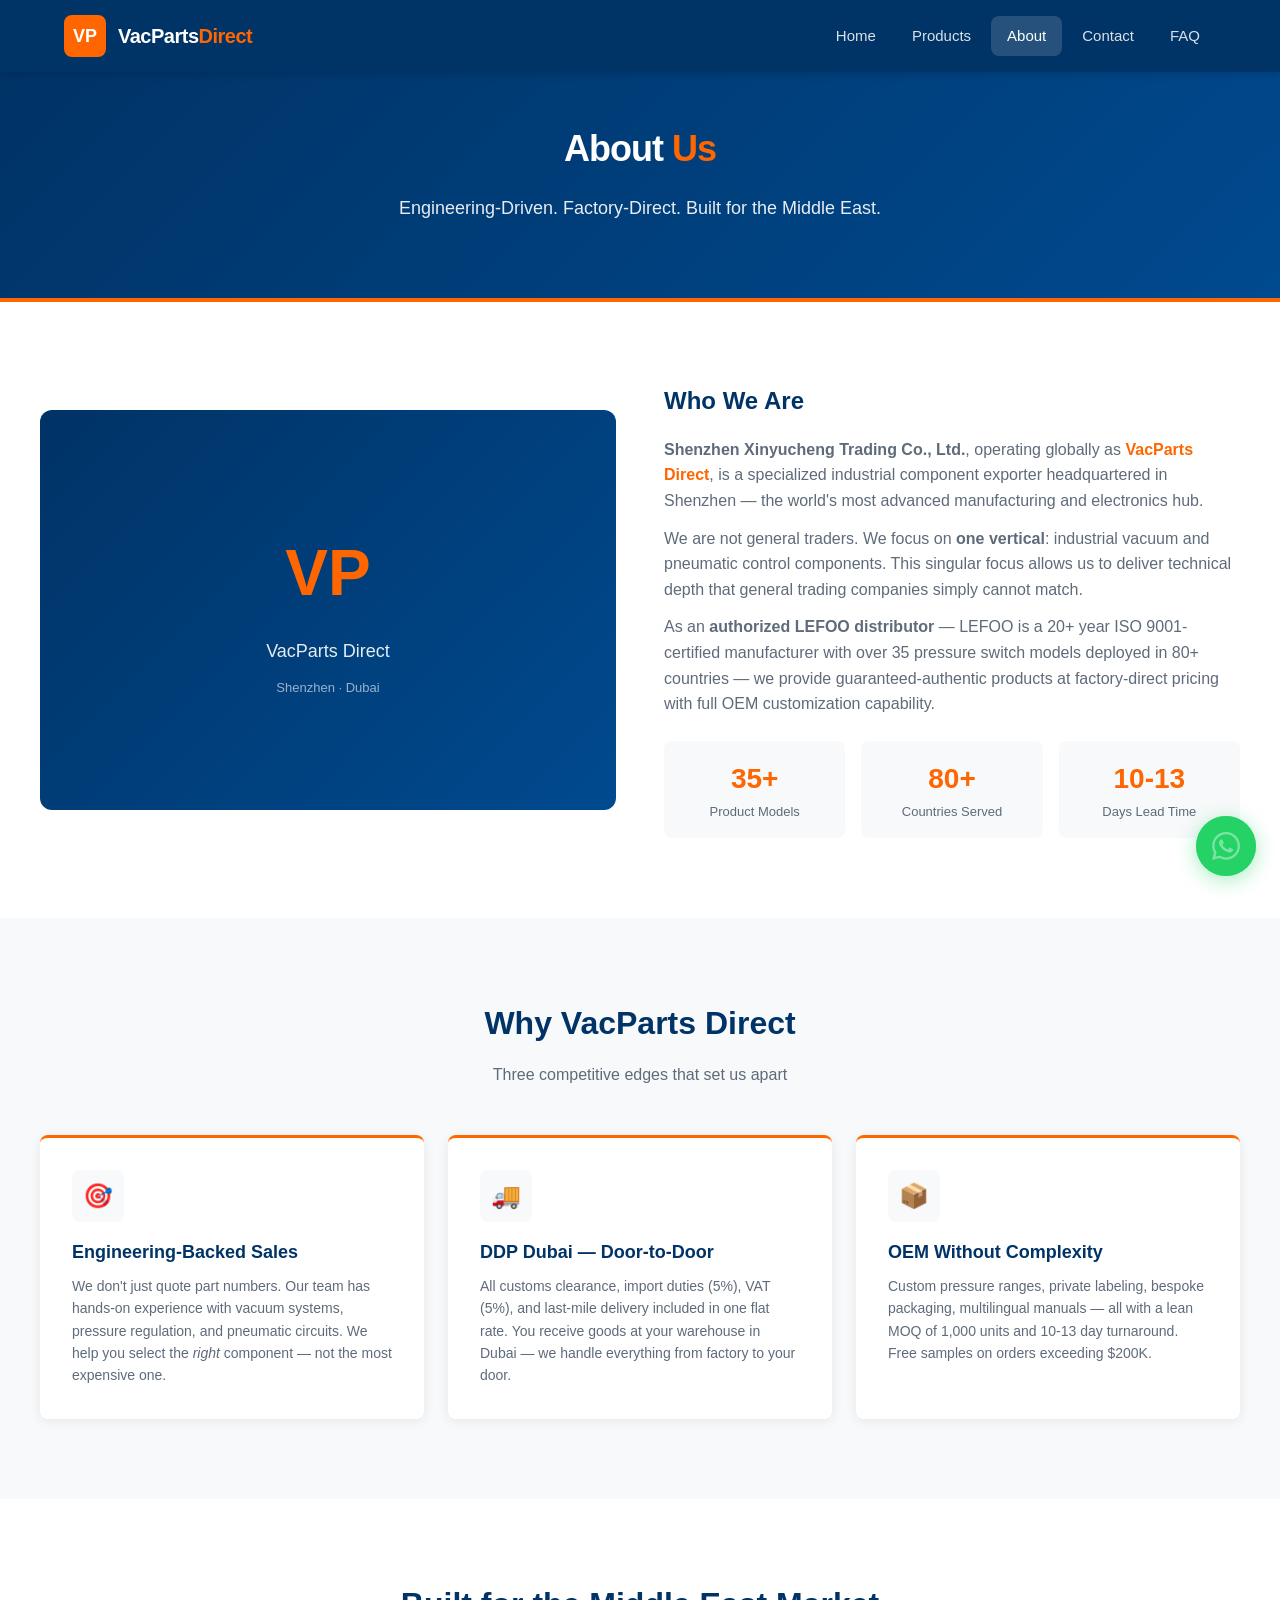
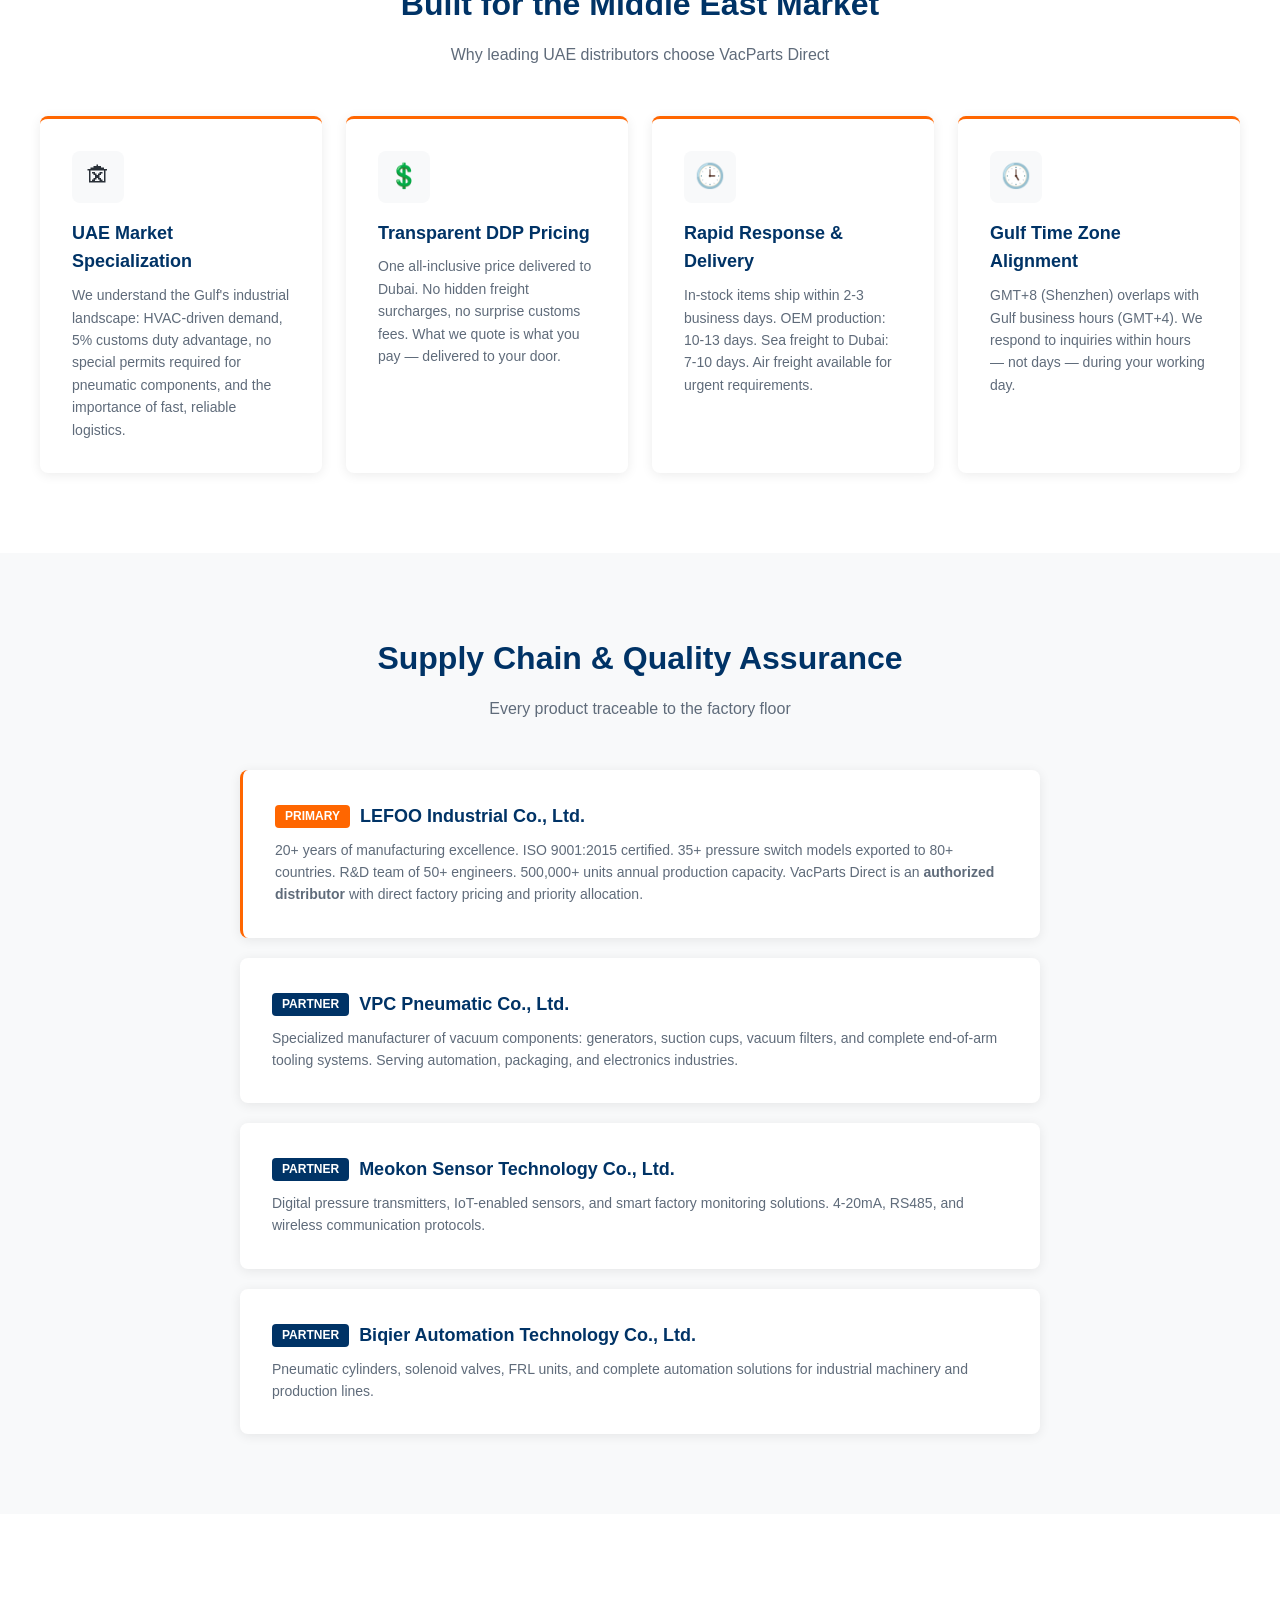
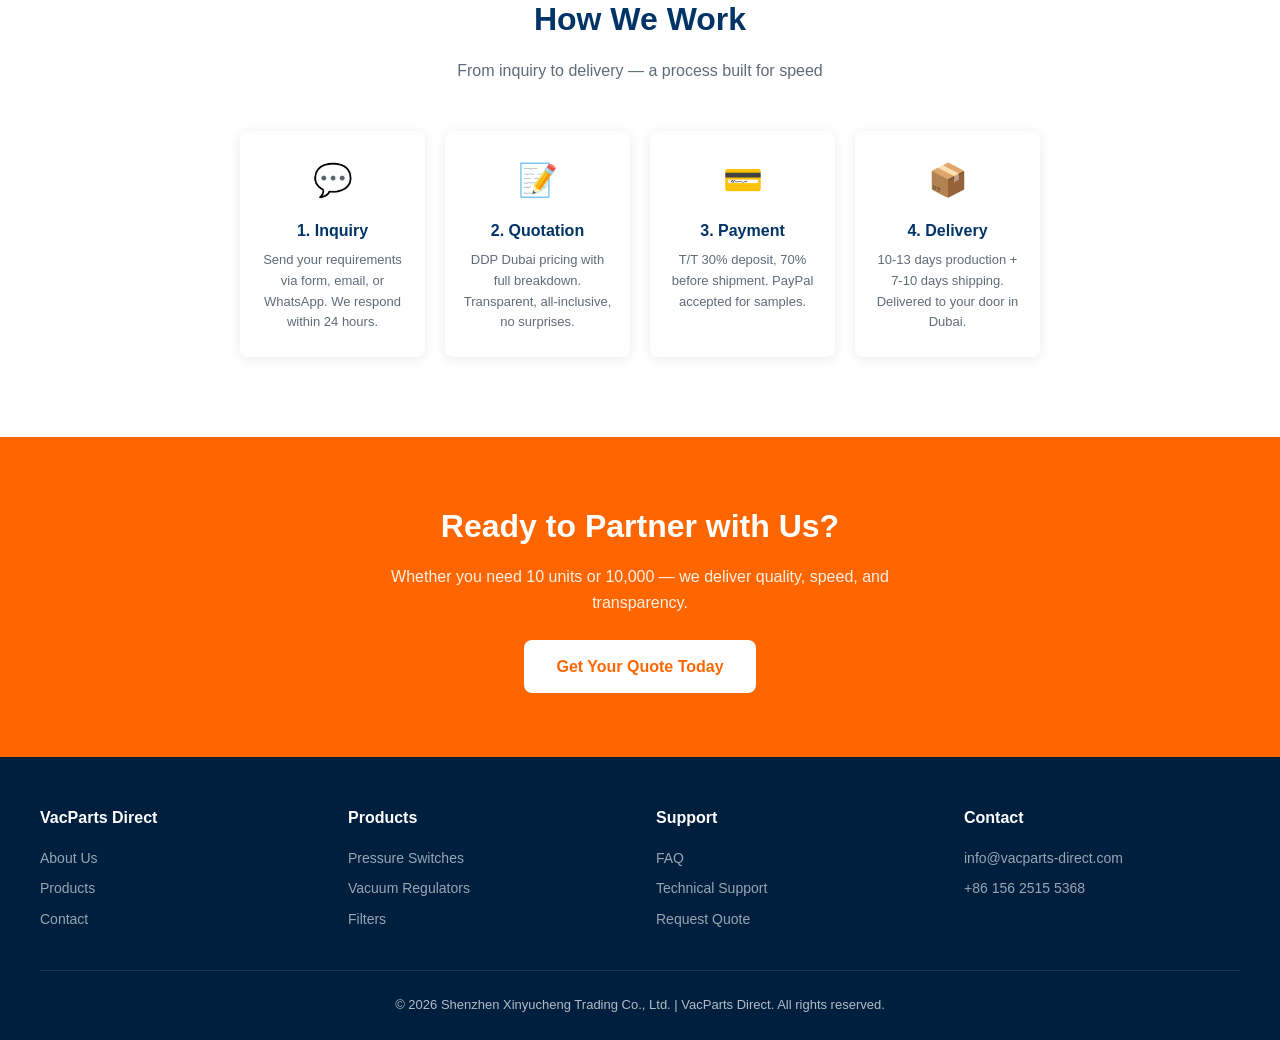
==== commit 653be31c: "Revamp About page: engineering-driven narrative, Middle East expertise, process steps" ====
--- a/about.html
+++ b/about.html
@@ -3,7 +3,7 @@
 <head>
   <meta charset="UTF-8">
   <meta name="viewport" content="width=device-width, initial-scale=1.0">
-  <meta name="description" content="About VacParts Direct — Shenzhen Xinyucheng Trading Co., Ltd. LEFOO authorized distributor for industrial vacuum and pneumatic components.">
+  <meta name="description" content="About VacParts Direct — Shenzhen Xinyucheng Trading Co., Ltd. LEFOO authorized distributor. Industrial vacuum & pneumatic components with DDP Dubai delivery.">
   <title>About Us | VacParts Direct</title>
   <link rel="stylesheet" href="css/style.css">
 </head>
@@ -28,18 +28,23 @@
 
 <section class="hero" style="padding: 48px 20px;">
   <h1 style="font-size: 36px;">About <span>Us</span></h1>
-  <p>Your trusted partner for industrial vacuum and pneumatic components</p>
-</section>
-
+  <p>Engineering-Driven. Factory-Direct. Built for the Middle East.</p>
+</section>
+
+<!-- WHO WE ARE -->
 <section class="section">
   <div class="container">
     <div class="about-grid">
-      <div class="about-image">&#9881;</div>
+      <div class="about-image" style="background: linear-gradient(135deg, #003366, #004a8f); display: flex; flex-direction: column; align-items: center; justify-content: center; gap: 12px;">
+        <div style="font-size: 64px; font-weight: 800; color: var(--accent);">VP</div>
+        <div style="font-size: 18px; opacity: 0.9;">VacParts Direct</div>
+        <div style="font-size: 13px; opacity: 0.6;">Shenzhen · Dubai</div>
+      </div>
       <div class="about-text">
         <h3>Who We Are</h3>
-        <p><strong>Shenzhen Xinyucheng Trading Co., Ltd.</strong>, operating under the brand <strong style="color: var(--accent);">VacParts Direct</strong>, is a specialized exporter of industrial vacuum and pneumatic components.</p>
-        <p>Founded in Shenzhen — the manufacturing heart of China — we bridge the gap between world-class Chinese factories and industrial clients worldwide. Our core focus is the Middle East market, particularly the UAE and Dubai.</p>
-        <p>As an <strong>authorized LEFOO distributor</strong>, we offer the complete range of LEFOO pressure switches, vacuum regulators, and related pneumatic components with guaranteed authenticity and factory-direct pricing.</p>
+        <p><strong>Shenzhen Xinyucheng Trading Co., Ltd.</strong>, operating globally as <strong style="color: var(--accent);">VacParts Direct</strong>, is a specialized industrial component exporter headquartered in Shenzhen — the world's most advanced manufacturing and electronics hub.</p>
+        <p>We are not general traders. We focus on <strong>one vertical</strong>: industrial vacuum and pneumatic control components. This singular focus allows us to deliver technical depth that general trading companies simply cannot match.</p>
+        <p>As an <strong>authorized LEFOO distributor</strong> — LEFOO is a 20+ year ISO 9001-certified manufacturer with over 35 pressure switch models deployed in 80+ countries — we provide guaranteed-authentic products at factory-direct pricing with full OEM customization capability.</p>
 
         <div class="stats">
           <div class="stat-item">
@@ -47,8 +52,8 @@
             <div class="stat-label">Product Models</div>
           </div>
           <div class="stat-item">
-            <div class="stat-num">20+</div>
-            <div class="stat-label">Years Supplier Heritage</div>
+            <div class="stat-num">80+</div>
+            <div class="stat-label">Countries Served</div>
           </div>
           <div class="stat-item">
             <div class="stat-num">10-13</div>
@@ -60,65 +65,140 @@
   </div>
 </section>
 
+<!-- WHY US -->
 <section class="section section-gray">
   <div class="container">
-    <h2 class="section-title">Our Strengths</h2>
-    <p class="section-subtitle">What makes VacParts Direct different</p>
+    <h2 class="section-title">Why VacParts Direct</h2>
+    <p class="section-subtitle">Three competitive edges that set us apart</p>
     <div class="features">
       <div class="feature-card">
         <div class="feature-icon">&#127919;</div>
-        <h3>Technical Expertise</h3>
-        <p>Our founder has hands-on experience with vacuum systems — we understand your technical requirements, not just part numbers.</p>
+        <h3>Engineering-Backed Sales</h3>
+        <p>We don't just quote part numbers. Our team has hands-on experience with vacuum systems, pressure regulation, and pneumatic circuits. We help you select the <em>right</em> component — not the most expensive one.</p>
       </div>
       <div class="feature-card">
         <div class="feature-icon">&#128666;</div>
-        <h3>DDP Dubai Service</h3>
-        <p>Door-to-door delivery to Dubai with all customs and clearance included. Flat rate ~$72/order for hassle-free importing.</p>
+        <h3>DDP Dubai — Door-to-Door</h3>
+        <p>All customs clearance, import duties (5%), VAT (5%), and last-mile delivery included in one flat rate. You receive goods at your warehouse in Dubai — we handle everything from factory to your door.</p>
       </div>
       <div class="feature-card">
         <div class="feature-icon">&#128230;</div>
-        <h3>OEM Ready</h3>
-        <p>Custom specifications, private labeling, and packaging. MOQ 1000 units. Free samples for orders above $200K.</p>
+        <h3>OEM Without Complexity</h3>
+        <p>Custom pressure ranges, private labeling, bespoke packaging, multilingual manuals — all with a lean MOQ of 1,000 units and 10-13 day turnaround. Free samples on orders exceeding $200K.</p>
+      </div>
+    </div>
+  </div>
+</section>
+
+<!-- MIDDLE EAST EXPERTISE -->
+<section class="section">
+  <div class="container">
+    <h2 class="section-title">Built for the Middle East Market</h2>
+    <p class="section-subtitle">Why leading UAE distributors choose VacParts Direct</p>
+
+    <div class="features">
+      <div class="feature-card">
+        <div class="feature-icon">&#127962;</div>
+        <h3>UAE Market Specialization</h3>
+        <p>We understand the Gulf's industrial landscape: HVAC-driven demand, 5% customs duty advantage, no special permits required for pneumatic components, and the importance of fast, reliable logistics.</p>
       </div>
       <div class="feature-card">
         <div class="feature-icon">&#128178;</div>
-        <h3>Competitive Pricing</h3>
-        <p>FOB Shenzhen with transparent pricing. 40% margin base, 15% negotiation room. No hidden fees.</p>
-      </div>
-    </div>
-  </div>
-</section>
-
+        <h3>Transparent DDP Pricing</h3>
+        <p>One all-inclusive price delivered to Dubai. No hidden freight surcharges, no surprise customs fees. What we quote is what you pay — delivered to your door.</p>
+      </div>
+      <div class="feature-card">
+        <div class="feature-icon">&#128338;</div>
+        <h3>Rapid Response & Delivery</h3>
+        <p>In-stock items ship within 2-3 business days. OEM production: 10-13 days. Sea freight to Dubai: 7-10 days. Air freight available for urgent requirements.</p>
+      </div>
+      <div class="feature-card">
+        <div class="feature-icon">&#128340;</div>
+        <h3>Gulf Time Zone Alignment</h3>
+        <p>GMT+8 (Shenzhen) overlaps with Gulf business hours (GMT+4). We respond to inquiries within hours — not days — during your working day.</p>
+      </div>
+    </div>
+  </div>
+</section>
+
+<!-- SUPPLY CHAIN -->
+<section class="section section-gray">
+  <div class="container">
+    <h2 class="section-title">Supply Chain & Quality Assurance</h2>
+    <p class="section-subtitle">Every product traceable to the factory floor</p>
+
+    <div style="max-width: 800px; margin: 0 auto;">
+
+      <div class="feature-card" style="margin-bottom: 20px; border-left: 3px solid var(--accent); border-top: none;">
+        <h3 style="display: flex; align-items: center; gap: 10px;">
+          <span style="background: var(--accent); color: white; padding: 2px 10px; border-radius: 4px; font-size: 12px;">PRIMARY</span>
+          LEFOO Industrial Co., Ltd.
+        </h3>
+        <p>20+ years of manufacturing excellence. ISO 9001:2015 certified. 35+ pressure switch models exported to 80+ countries. R&D team of 50+ engineers. 500,000+ units annual production capacity. VacParts Direct is an <strong>authorized distributor</strong> with direct factory pricing and priority allocation.</p>
+      </div>
+
+      <div class="feature-card" style="margin-bottom: 20px; border-top: none;">
+        <h3 style="display: flex; align-items: center; gap: 10px;">
+          <span style="background: var(--primary); color: white; padding: 2px 10px; border-radius: 4px; font-size: 12px;">PARTNER</span>
+          VPC Pneumatic Co., Ltd.
+        </h3>
+        <p>Specialized manufacturer of vacuum components: generators, suction cups, vacuum filters, and complete end-of-arm tooling systems. Serving automation, packaging, and electronics industries.</p>
+      </div>
+
+      <div class="feature-card" style="margin-bottom: 20px; border-top: none;">
+        <h3 style="display: flex; align-items: center; gap: 10px;">
+          <span style="background: var(--primary); color: white; padding: 2px 10px; border-radius: 4px; font-size: 12px;">PARTNER</span>
+          Meokon Sensor Technology Co., Ltd.
+        </h3>
+        <p>Digital pressure transmitters, IoT-enabled sensors, and smart factory monitoring solutions. 4-20mA, RS485, and wireless communication protocols.</p>
+      </div>
+
+      <div class="feature-card" style="border-top: none;">
+        <h3 style="display: flex; align-items: center; gap: 10px;">
+          <span style="background: var(--primary); color: white; padding: 2px 10px; border-radius: 4px; font-size: 12px;">PARTNER</span>
+          Biqier Automation Technology Co., Ltd.
+        </h3>
+        <p>Pneumatic cylinders, solenoid valves, FRL units, and complete automation solutions for industrial machinery and production lines.</p>
+      </div>
+    </div>
+  </div>
+</section>
+
+<!-- HOW WE WORK -->
 <section class="section">
   <div class="container">
-    <h2 class="section-title">Our Supply Chain</h2>
-    <p class="section-subtitle">Trusted manufacturing partners</p>
-
-    <div style="max-width: 700px; margin: 0 auto;">
-      <div class="feature-card" style="margin-bottom: 20px;">
-        <h3>LEFOO Industrial</h3>
-        <p>Primary supplier. 20+ years in pressure control. ISO 9001 certified. The brand trusted by global OEMs.</p>
-      </div>
-      <div class="feature-card" style="margin-bottom: 20px;">
-        <h3>VPC Pneumatic</h3>
-        <p>Vacuum components specialist. Vacuum generators, suction cups, and complete vacuum systems.</p>
-      </div>
-      <div class="feature-card" style="margin-bottom: 20px;">
-        <h3>Meokon Sensors</h3>
-        <p>Digital pressure transmitters and IoT-enabled monitoring solutions for smart factories.</p>
-      </div>
-      <div class="feature-card">
-        <h3>Biqier Automation</h3>
-        <p>Pneumatic cylinders, solenoid valves, and complete automation component solutions.</p>
+    <h2 class="section-title">How We Work</h2>
+    <p class="section-subtitle">From inquiry to delivery — a process built for speed</p>
+
+    <div style="max-width: 800px; margin: 0 auto; display: grid; grid-template-columns: repeat(auto-fit, minmax(180px, 1fr)); gap: 20px; text-align: center;">
+      <div style="padding: 24px 16px; background: var(--white); border-radius: var(--radius); box-shadow: var(--shadow);">
+        <div style="font-size: 32px; margin-bottom: 12px;">&#128172;</div>
+        <h4 style="color: var(--primary); margin-bottom: 6px;">1. Inquiry</h4>
+        <p style="font-size: 13px; color: var(--gray-600);">Send your requirements via form, email, or WhatsApp. We respond within 24 hours.</p>
+      </div>
+      <div style="padding: 24px 16px; background: var(--white); border-radius: var(--radius); box-shadow: var(--shadow);">
+        <div style="font-size: 32px; margin-bottom: 12px;">&#128221;</div>
+        <h4 style="color: var(--primary); margin-bottom: 6px;">2. Quotation</h4>
+        <p style="font-size: 13px; color: var(--gray-600);">DDP Dubai pricing with full breakdown. Transparent, all-inclusive, no surprises.</p>
+      </div>
+      <div style="padding: 24px 16px; background: var(--white); border-radius: var(--radius); box-shadow: var(--shadow);">
+        <div style="font-size: 32px; margin-bottom: 12px;">&#128179;</div>
+        <h4 style="color: var(--primary); margin-bottom: 6px;">3. Payment</h4>
+        <p style="font-size: 13px; color: var(--gray-600);">T/T 30% deposit, 70% before shipment. PayPal accepted for samples.</p>
+      </div>
+      <div style="padding: 24px 16px; background: var(--white); border-radius: var(--radius); box-shadow: var(--shadow);">
+        <div style="font-size: 32px; margin-bottom: 12px;">&#128230;</div>
+        <h4 style="color: var(--primary); margin-bottom: 6px;">4. Delivery</h4>
+        <p style="font-size: 13px; color: var(--gray-600);">10-13 days production + 7-10 days shipping. Delivered to your door in Dubai.</p>
       </div>
     </div>
   </div>
 </section>
 
 <section class="cta">
-  <h2>Let's Work Together</h2>
-  <p>Get in touch to discuss your requirements or request a product catalog.</p>
-  <a href="contact.html" class="btn">Contact Us</a>
+  <h2>Ready to Partner with Us?</h2>
+  <p>Whether you need 10 units or 10,000 — we deliver quality, speed, and transparency.</p>
+  <a href="contact.html" class="btn">Get Your Quote Today</a>
 </section>
 
 <footer class="footer">
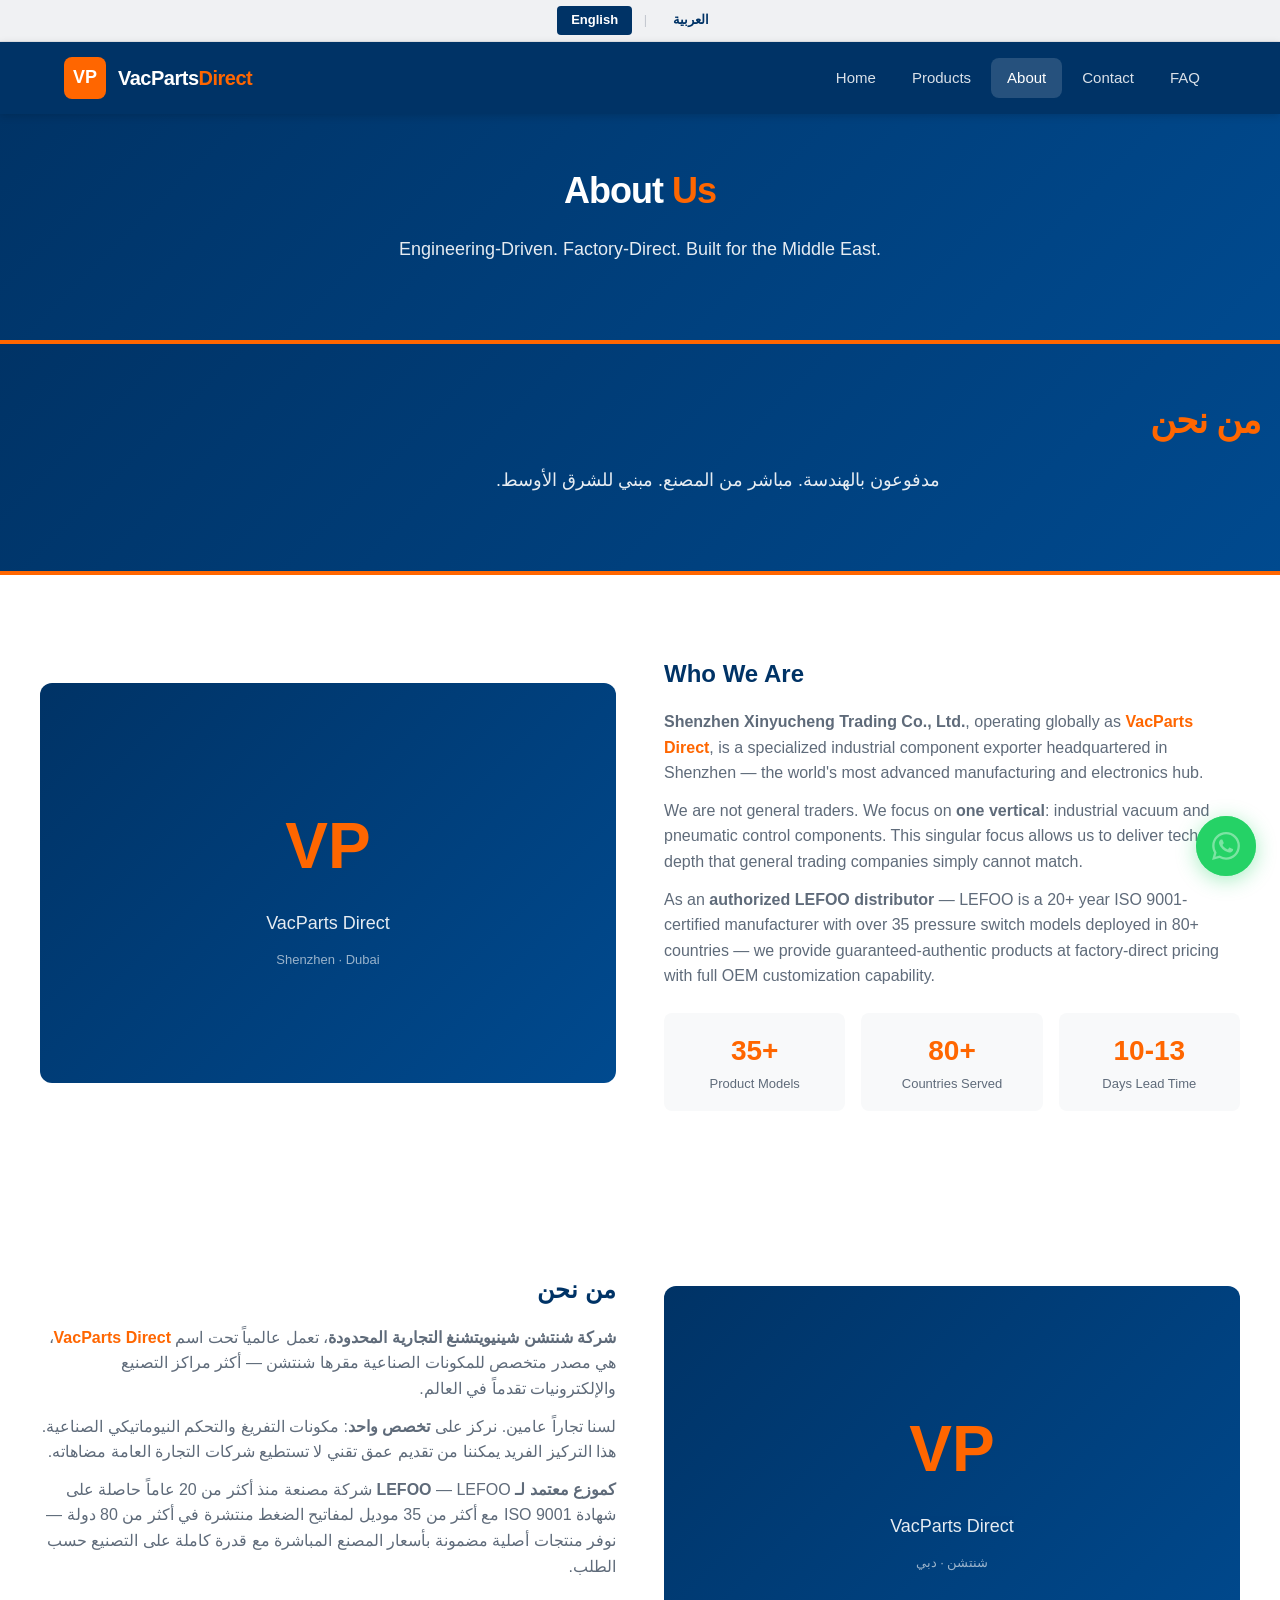
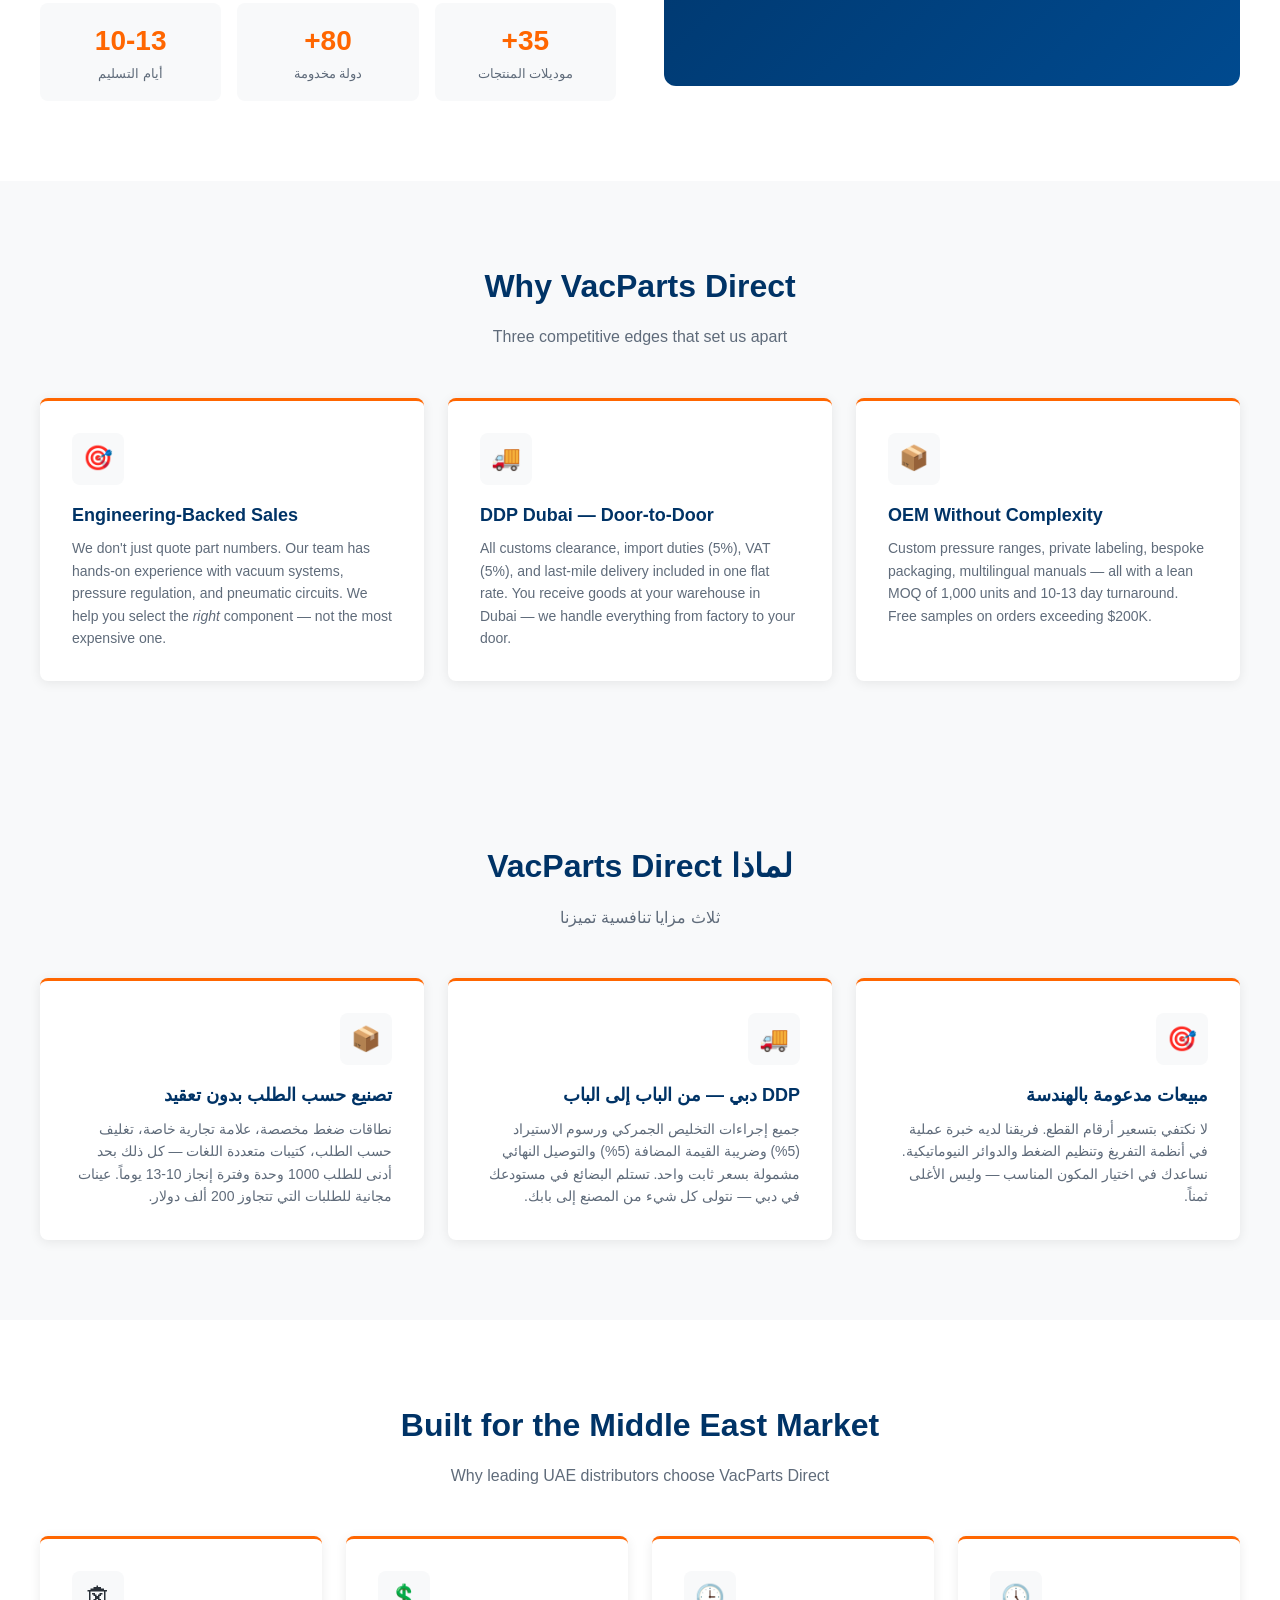
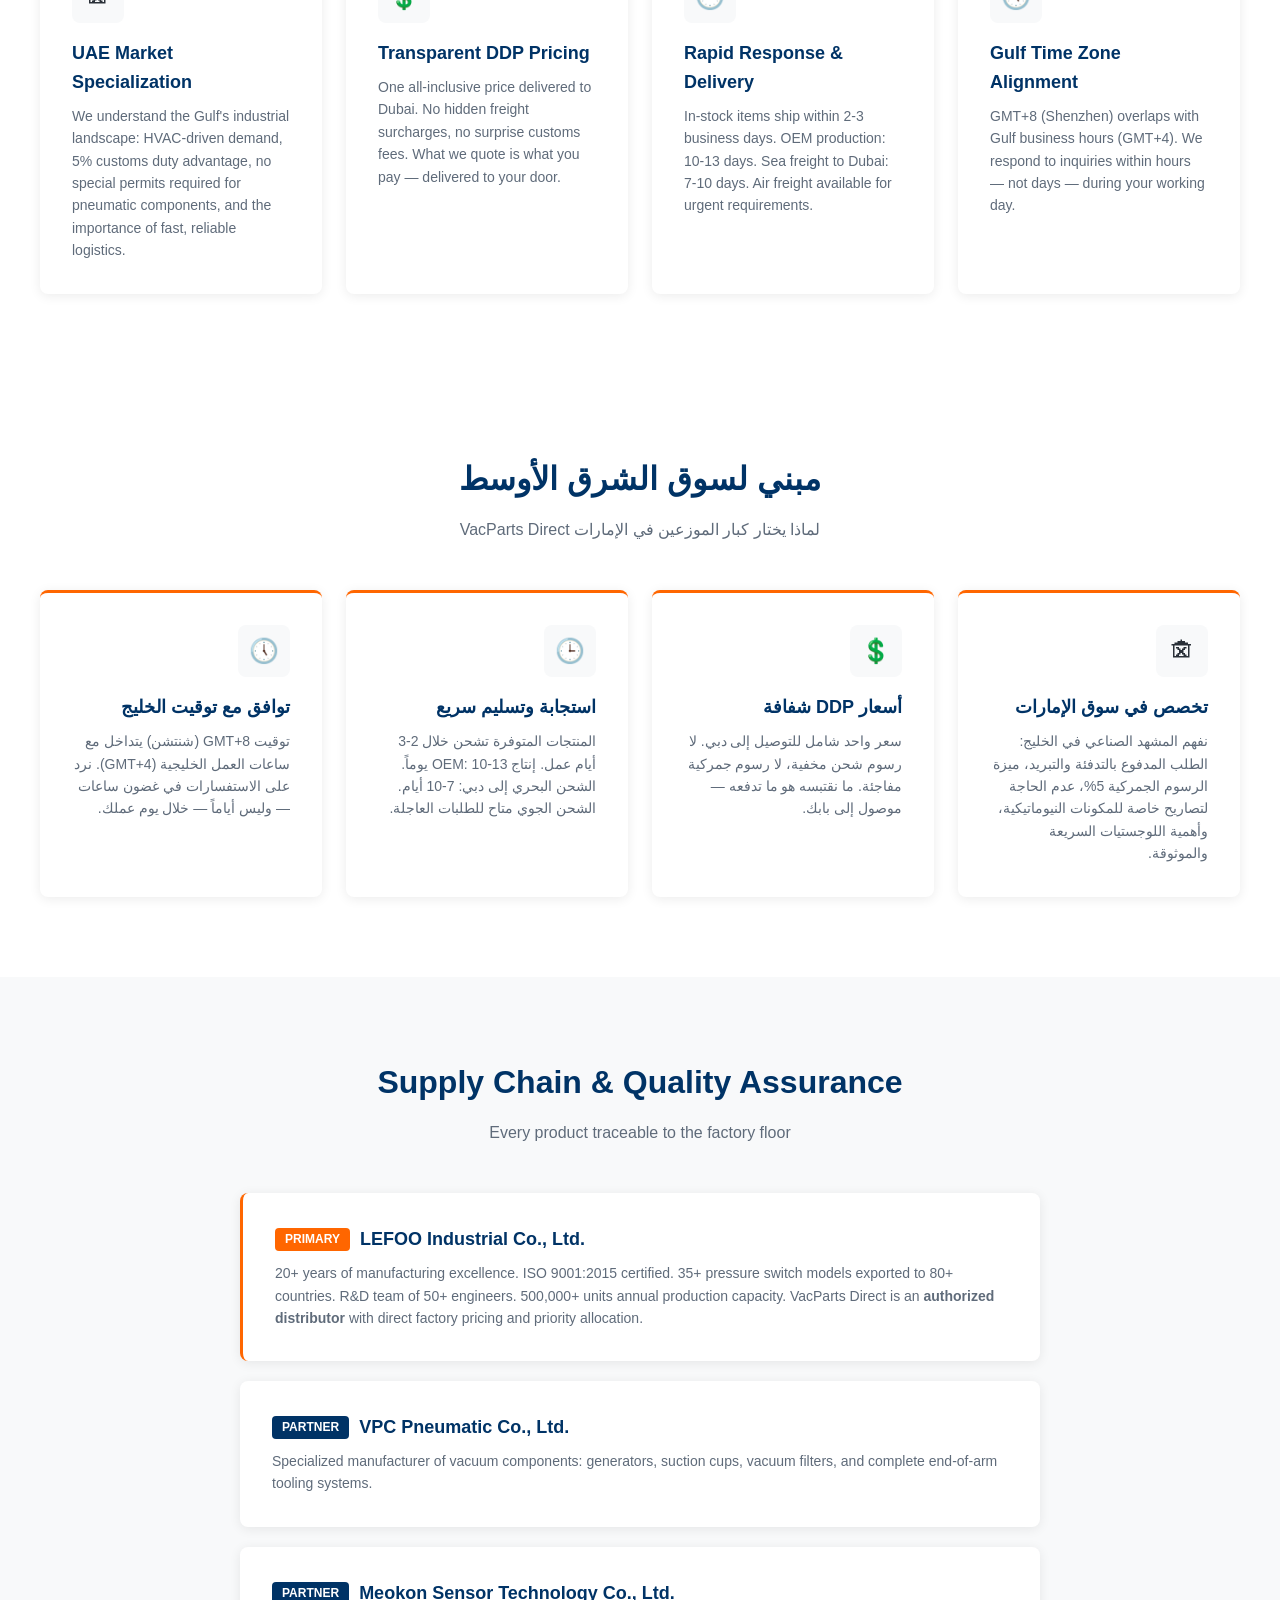
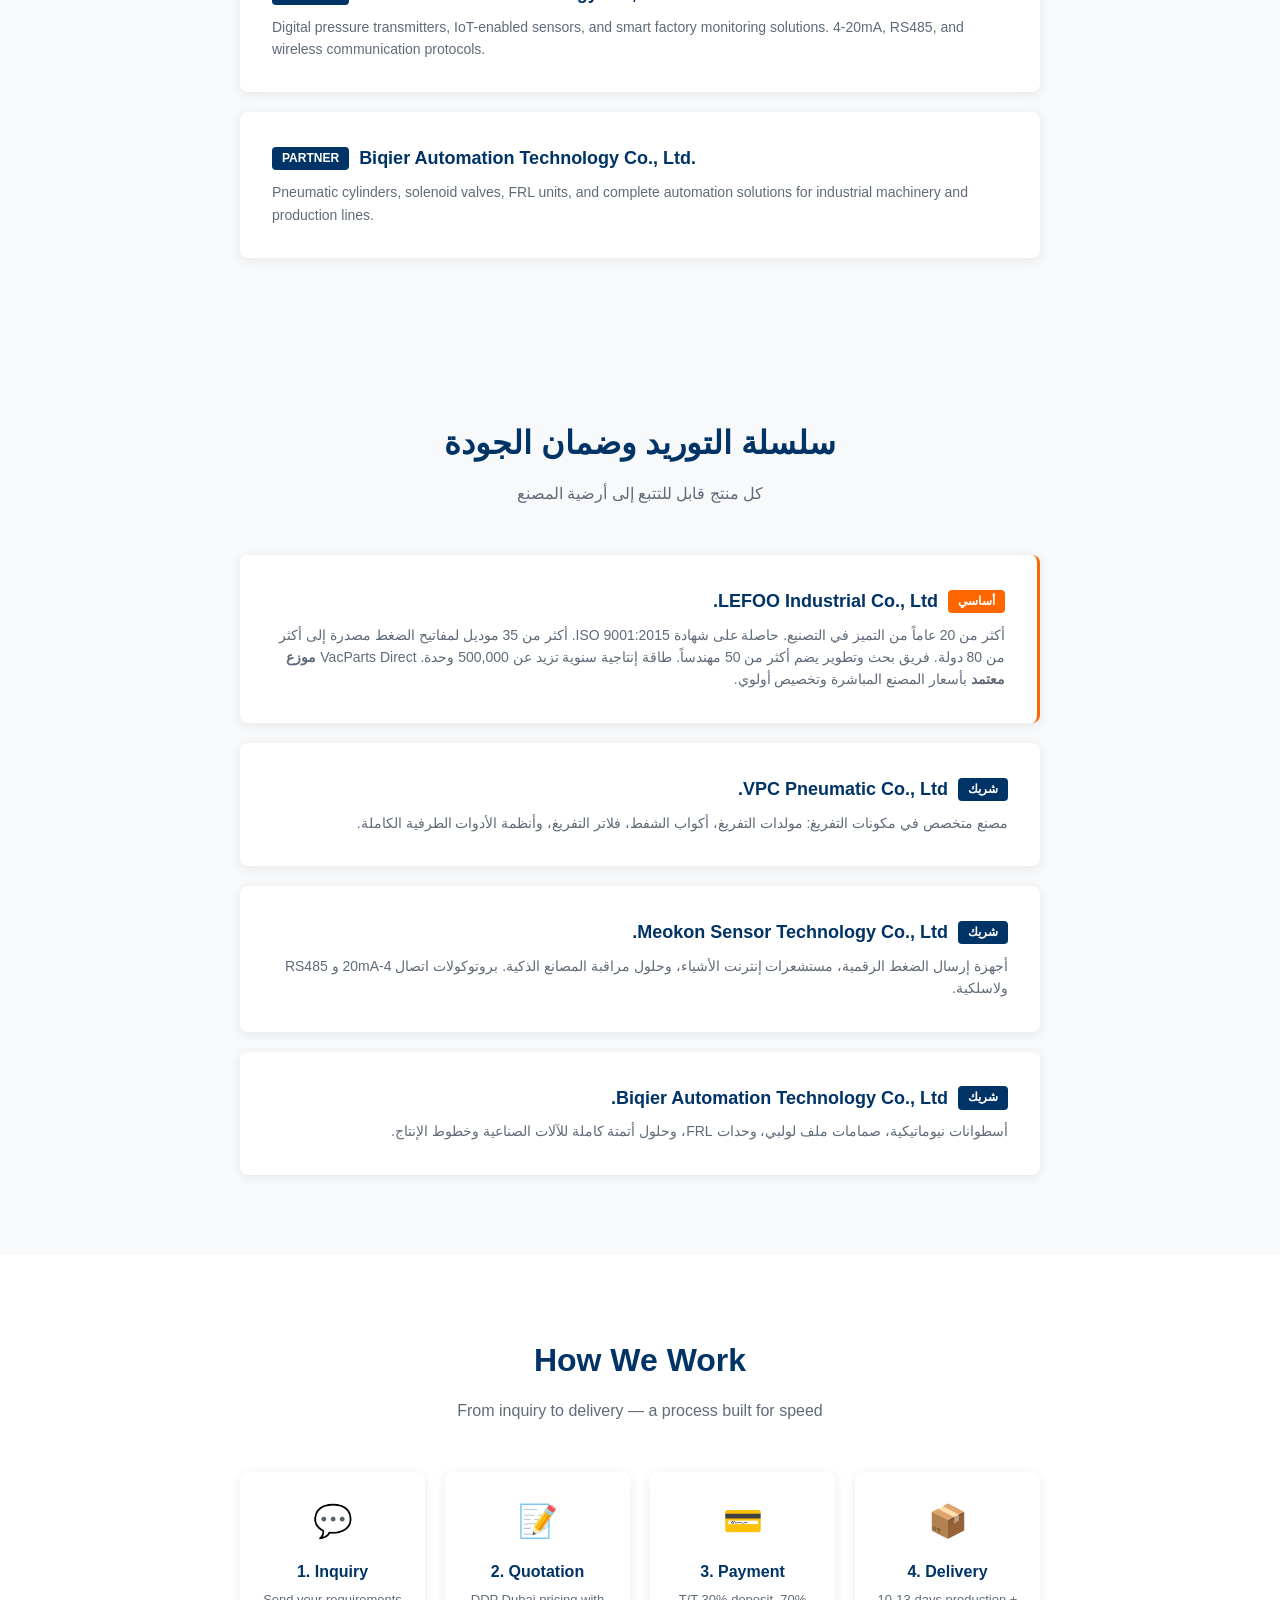
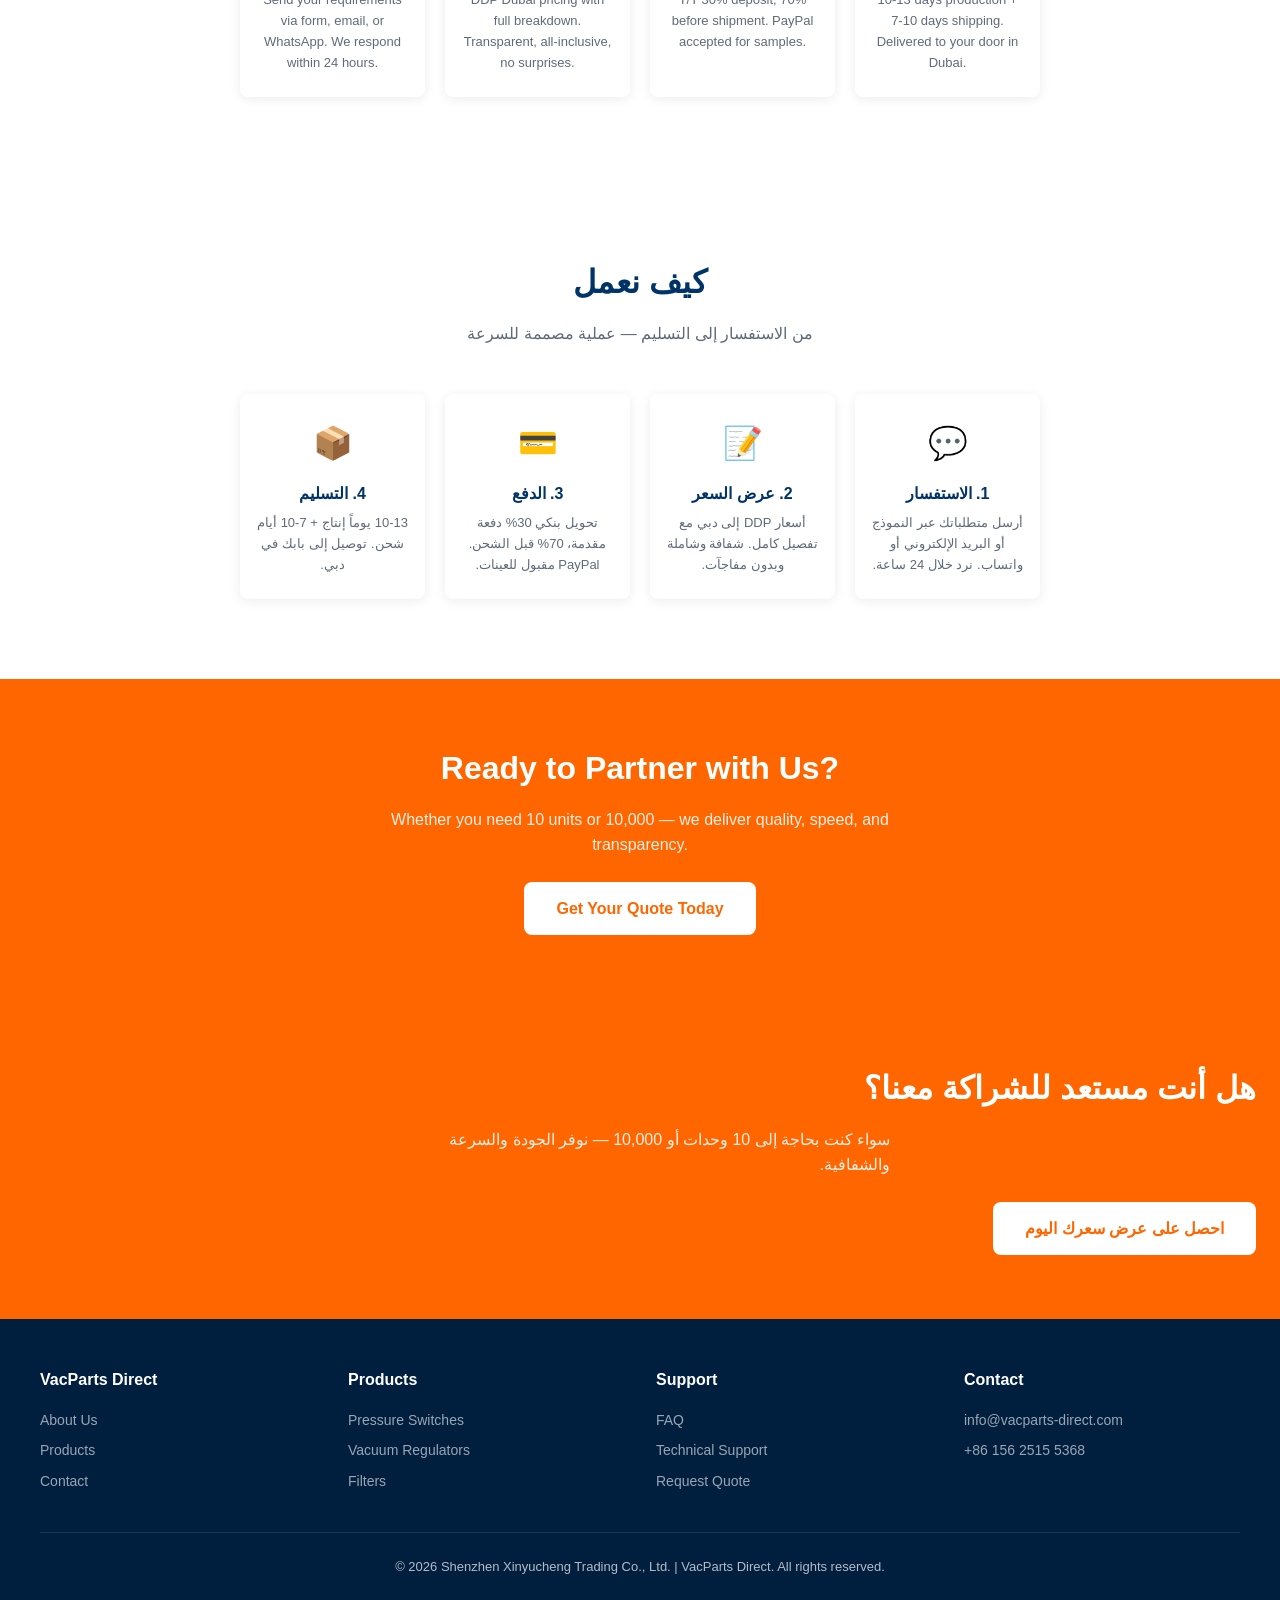
==== commit 3b6f6f75: "Fix: price/badge spacing + bilingual About page with Arabic translations" ====
--- a/about.html
+++ b/about.html
@@ -6,8 +6,16 @@
   <meta name="description" content="About VacParts Direct — Shenzhen Xinyucheng Trading Co., Ltd. LEFOO authorized distributor. Industrial vacuum & pneumatic components with DDP Dubai delivery.">
   <title>About Us | VacParts Direct</title>
   <link rel="stylesheet" href="css/style.css">
+  <link rel="stylesheet" href="css/bilingual.css">
 </head>
 <body>
+
+<!-- Language Bar -->
+<div class="lang-bar">
+  <a href="#" class="active" data-lang="en">English</a>
+  <span>|</span>
+  <a href="#" data-lang="ar">العربية</a>
+</div>
 
 <header class="header">
   <div class="header-inner">
@@ -26,13 +34,20 @@
   </div>
 </header>
 
-<section class="hero" style="padding: 48px 20px;">
+<!-- ENGLISH HERO -->
+<section class="hero lang-en" style="padding: 48px 20px;">
   <h1 style="font-size: 36px;">About <span>Us</span></h1>
   <p>Engineering-Driven. Factory-Direct. Built for the Middle East.</p>
 </section>
 
-<!-- WHO WE ARE -->
-<section class="section">
+<!-- ARABIC HERO -->
+<section class="hero lang-ar" dir="rtl" lang="ar" style="padding: 48px 20px;">
+  <h1 style="font-size: 36px;"><span>من نحن</span></h1>
+  <p>مدفوعون بالهندسة. مباشر من المصنع. مبني للشرق الأوسط.</p>
+</section>
+
+<!-- ===== WHO WE ARE (EN) ===== -->
+<section class="section lang-en">
   <div class="container">
     <div class="about-grid">
       <div class="about-image" style="background: linear-gradient(135deg, #003366, #004a8f); display: flex; flex-direction: column; align-items: center; justify-content: center; gap: 12px;">
@@ -45,28 +60,42 @@
         <p><strong>Shenzhen Xinyucheng Trading Co., Ltd.</strong>, operating globally as <strong style="color: var(--accent);">VacParts Direct</strong>, is a specialized industrial component exporter headquartered in Shenzhen — the world's most advanced manufacturing and electronics hub.</p>
         <p>We are not general traders. We focus on <strong>one vertical</strong>: industrial vacuum and pneumatic control components. This singular focus allows us to deliver technical depth that general trading companies simply cannot match.</p>
         <p>As an <strong>authorized LEFOO distributor</strong> — LEFOO is a 20+ year ISO 9001-certified manufacturer with over 35 pressure switch models deployed in 80+ countries — we provide guaranteed-authentic products at factory-direct pricing with full OEM customization capability.</p>
-
         <div class="stats">
-          <div class="stat-item">
-            <div class="stat-num">35+</div>
-            <div class="stat-label">Product Models</div>
-          </div>
-          <div class="stat-item">
-            <div class="stat-num">80+</div>
-            <div class="stat-label">Countries Served</div>
-          </div>
-          <div class="stat-item">
-            <div class="stat-num">10-13</div>
-            <div class="stat-label">Days Lead Time</div>
-          </div>
+          <div class="stat-item"><div class="stat-num">35+</div><div class="stat-label">Product Models</div></div>
+          <div class="stat-item"><div class="stat-num">80+</div><div class="stat-label">Countries Served</div></div>
+          <div class="stat-item"><div class="stat-num">10-13</div><div class="stat-label">Days Lead Time</div></div>
         </div>
       </div>
     </div>
   </div>
 </section>
 
-<!-- WHY US -->
-<section class="section section-gray">
+<!-- ===== WHO WE ARE (AR) ===== -->
+<section class="section lang-ar" dir="rtl" lang="ar">
+  <div class="container">
+    <div class="about-grid">
+      <div class="about-image" style="background: linear-gradient(135deg, #003366, #004a8f); display: flex; flex-direction: column; align-items: center; justify-content: center; gap: 12px;">
+        <div style="font-size: 64px; font-weight: 800; color: var(--accent);">VP</div>
+        <div style="font-size: 18px; opacity: 0.9;">VacParts Direct</div>
+        <div style="font-size: 13px; opacity: 0.6;">شنتشن · دبي</div>
+      </div>
+      <div class="about-text">
+        <h3>من نحن</h3>
+        <p><strong>شركة شنتشن شينيويتشنغ التجارية المحدودة</strong>، تعمل عالمياً تحت اسم <strong style="color: var(--accent);">VacParts Direct</strong>، هي مصدر متخصص للمكونات الصناعية مقرها شنتشن — أكثر مراكز التصنيع والإلكترونيات تقدماً في العالم.</p>
+        <p>لسنا تجاراً عامين. نركز على <strong>تخصص واحد</strong>: مكونات التفريغ والتحكم النيوماتيكي الصناعية. هذا التركيز الفريد يمكننا من تقديم عمق تقني لا تستطيع شركات التجارة العامة مضاهاته.</p>
+        <p><strong>كموزع معتمد لـ LEFOO</strong> — LEFOO شركة مصنعة منذ أكثر من 20 عاماً حاصلة على شهادة ISO 9001 مع أكثر من 35 موديل لمفاتيح الضغط منتشرة في أكثر من 80 دولة — نوفر منتجات أصلية مضمونة بأسعار المصنع المباشرة مع قدرة كاملة على التصنيع حسب الطلب.</p>
+        <div class="stats">
+          <div class="stat-item"><div class="stat-num">35+</div><div class="stat-label">موديلات المنتجات</div></div>
+          <div class="stat-item"><div class="stat-num">80+</div><div class="stat-label">دولة مخدومة</div></div>
+          <div class="stat-item"><div class="stat-num">10-13</div><div class="stat-label">أيام التسليم</div></div>
+        </div>
+      </div>
+    </div>
+  </div>
+</section>
+
+<!-- ===== WHY US (EN) ===== -->
+<section class="section section-gray lang-en">
   <div class="container">
     <h2 class="section-title">Why VacParts Direct</h2>
     <p class="section-subtitle">Three competitive edges that set us apart</p>
@@ -90,12 +119,36 @@
   </div>
 </section>
 
-<!-- MIDDLE EAST EXPERTISE -->
-<section class="section">
+<!-- ===== WHY US (AR) ===== -->
+<section class="section section-gray lang-ar" dir="rtl" lang="ar">
+  <div class="container">
+    <h2 class="section-title">لماذا VacParts Direct</h2>
+    <p class="section-subtitle">ثلاث مزايا تنافسية تميزنا</p>
+    <div class="features">
+      <div class="feature-card">
+        <div class="feature-icon">&#127919;</div>
+        <h3>مبيعات مدعومة بالهندسة</h3>
+        <p>لا نكتفي بتسعير أرقام القطع. فريقنا لديه خبرة عملية في أنظمة التفريغ وتنظيم الضغط والدوائر النيوماتيكية. نساعدك في اختيار المكون المناسب — وليس الأغلى ثمناً.</p>
+      </div>
+      <div class="feature-card">
+        <div class="feature-icon">&#128666;</div>
+        <h3>DDP دبي — من الباب إلى الباب</h3>
+        <p>جميع إجراءات التخليص الجمركي ورسوم الاستيراد (5%) وضريبة القيمة المضافة (5%) والتوصيل النهائي مشمولة بسعر ثابت واحد. تستلم البضائع في مستودعك في دبي — نتولى كل شيء من المصنع إلى بابك.</p>
+      </div>
+      <div class="feature-card">
+        <div class="feature-icon">&#128230;</div>
+        <h3>تصنيع حسب الطلب بدون تعقيد</h3>
+        <p>نطاقات ضغط مخصصة، علامة تجارية خاصة، تغليف حسب الطلب، كتيبات متعددة اللغات — كل ذلك بحد أدنى للطلب 1000 وحدة وفترة إنجاز 10-13 يوماً. عينات مجانية للطلبات التي تتجاوز 200 ألف دولار.</p>
+      </div>
+    </div>
+  </div>
+</section>
+
+<!-- ===== MIDDLE EAST (EN) ===== -->
+<section class="section lang-en">
   <div class="container">
     <h2 class="section-title">Built for the Middle East Market</h2>
     <p class="section-subtitle">Why leading UAE distributors choose VacParts Direct</p>
-
     <div class="features">
       <div class="feature-card">
         <div class="feature-icon">&#127962;</div>
@@ -121,14 +174,42 @@
   </div>
 </section>
 
-<!-- SUPPLY CHAIN -->
-<section class="section section-gray">
+<!-- ===== MIDDLE EAST (AR) ===== -->
+<section class="section lang-ar" dir="rtl" lang="ar">
+  <div class="container">
+    <h2 class="section-title">مبني لسوق الشرق الأوسط</h2>
+    <p class="section-subtitle">لماذا يختار كبار الموزعين في الإمارات VacParts Direct</p>
+    <div class="features">
+      <div class="feature-card">
+        <div class="feature-icon">&#127962;</div>
+        <h3>تخصص في سوق الإمارات</h3>
+        <p>نفهم المشهد الصناعي في الخليج: الطلب المدفوع بالتدفئة والتبريد، ميزة الرسوم الجمركية 5%، عدم الحاجة لتصاريح خاصة للمكونات النيوماتيكية، وأهمية اللوجستيات السريعة والموثوقة.</p>
+      </div>
+      <div class="feature-card">
+        <div class="feature-icon">&#128178;</div>
+        <h3>أسعار DDP شفافة</h3>
+        <p>سعر واحد شامل للتوصيل إلى دبي. لا رسوم شحن مخفية، لا رسوم جمركية مفاجئة. ما نقتبسه هو ما تدفعه — موصول إلى بابك.</p>
+      </div>
+      <div class="feature-card">
+        <div class="feature-icon">&#128338;</div>
+        <h3>استجابة وتسليم سريع</h3>
+        <p>المنتجات المتوفرة تشحن خلال 2-3 أيام عمل. إنتاج OEM: 10-13 يوماً. الشحن البحري إلى دبي: 7-10 أيام. الشحن الجوي متاح للطلبات العاجلة.</p>
+      </div>
+      <div class="feature-card">
+        <div class="feature-icon">&#128340;</div>
+        <h3>توافق مع توقيت الخليج</h3>
+        <p>توقيت GMT+8 (شنتشن) يتداخل مع ساعات العمل الخليجية (GMT+4). نرد على الاستفسارات في غضون ساعات — وليس أياماً — خلال يوم عملك.</p>
+      </div>
+    </div>
+  </div>
+</section>
+
+<!-- ===== SUPPLY CHAIN (EN) ===== -->
+<section class="section section-gray lang-en">
   <div class="container">
     <h2 class="section-title">Supply Chain & Quality Assurance</h2>
     <p class="section-subtitle">Every product traceable to the factory floor</p>
-
     <div style="max-width: 800px; margin: 0 auto;">
-
       <div class="feature-card" style="margin-bottom: 20px; border-left: 3px solid var(--accent); border-top: none;">
         <h3 style="display: flex; align-items: center; gap: 10px;">
           <span style="background: var(--accent); color: white; padding: 2px 10px; border-radius: 4px; font-size: 12px;">PRIMARY</span>
@@ -136,15 +217,13 @@
         </h3>
         <p>20+ years of manufacturing excellence. ISO 9001:2015 certified. 35+ pressure switch models exported to 80+ countries. R&D team of 50+ engineers. 500,000+ units annual production capacity. VacParts Direct is an <strong>authorized distributor</strong> with direct factory pricing and priority allocation.</p>
       </div>
-
       <div class="feature-card" style="margin-bottom: 20px; border-top: none;">
         <h3 style="display: flex; align-items: center; gap: 10px;">
           <span style="background: var(--primary); color: white; padding: 2px 10px; border-radius: 4px; font-size: 12px;">PARTNER</span>
           VPC Pneumatic Co., Ltd.
         </h3>
-        <p>Specialized manufacturer of vacuum components: generators, suction cups, vacuum filters, and complete end-of-arm tooling systems. Serving automation, packaging, and electronics industries.</p>
-      </div>
-
+        <p>Specialized manufacturer of vacuum components: generators, suction cups, vacuum filters, and complete end-of-arm tooling systems.</p>
+      </div>
       <div class="feature-card" style="margin-bottom: 20px; border-top: none;">
         <h3 style="display: flex; align-items: center; gap: 10px;">
           <span style="background: var(--primary); color: white; padding: 2px 10px; border-radius: 4px; font-size: 12px;">PARTNER</span>
@@ -152,7 +231,6 @@
         </h3>
         <p>Digital pressure transmitters, IoT-enabled sensors, and smart factory monitoring solutions. 4-20mA, RS485, and wireless communication protocols.</p>
       </div>
-
       <div class="feature-card" style="border-top: none;">
         <h3 style="display: flex; align-items: center; gap: 10px;">
           <span style="background: var(--primary); color: white; padding: 2px 10px; border-radius: 4px; font-size: 12px;">PARTNER</span>
@@ -164,12 +242,49 @@
   </div>
 </section>
 
-<!-- HOW WE WORK -->
-<section class="section">
+<!-- ===== SUPPLY CHAIN (AR) ===== -->
+<section class="section section-gray lang-ar" dir="rtl" lang="ar">
+  <div class="container">
+    <h2 class="section-title">سلسلة التوريد وضمان الجودة</h2>
+    <p class="section-subtitle">كل منتج قابل للتتبع إلى أرضية المصنع</p>
+    <div style="max-width: 800px; margin: 0 auto;">
+      <div class="feature-card" style="margin-bottom: 20px; border-right: 3px solid var(--accent); border-top: none;">
+        <h3 style="display: flex; align-items: center; gap: 10px;">
+          <span style="background: var(--accent); color: white; padding: 2px 10px; border-radius: 4px; font-size: 12px;">أساسي</span>
+          LEFOO Industrial Co., Ltd.
+        </h3>
+        <p>أكثر من 20 عاماً من التميز في التصنيع. حاصلة على شهادة ISO 9001:2015. أكثر من 35 موديل لمفاتيح الضغط مصدرة إلى أكثر من 80 دولة. فريق بحث وتطوير يضم أكثر من 50 مهندساً. طاقة إنتاجية سنوية تزيد عن 500,000 وحدة. VacParts Direct <strong>موزع معتمد</strong> بأسعار المصنع المباشرة وتخصيص أولوي.</p>
+      </div>
+      <div class="feature-card" style="margin-bottom: 20px; border-top: none;">
+        <h3 style="display: flex; align-items: center; gap: 10px;">
+          <span style="background: var(--primary); color: white; padding: 2px 10px; border-radius: 4px; font-size: 12px;">شريك</span>
+          VPC Pneumatic Co., Ltd.
+        </h3>
+        <p>مصنع متخصص في مكونات التفريغ: مولدات التفريغ، أكواب الشفط، فلاتر التفريغ، وأنظمة الأدوات الطرفية الكاملة.</p>
+      </div>
+      <div class="feature-card" style="margin-bottom: 20px; border-top: none;">
+        <h3 style="display: flex; align-items: center; gap: 10px;">
+          <span style="background: var(--primary); color: white; padding: 2px 10px; border-radius: 4px; font-size: 12px;">شريك</span>
+          Meokon Sensor Technology Co., Ltd.
+        </h3>
+        <p>أجهزة إرسال الضغط الرقمية، مستشعرات إنترنت الأشياء، وحلول مراقبة المصانع الذكية. بروتوكولات اتصال 4-20mA و RS485 ولاسلكية.</p>
+      </div>
+      <div class="feature-card" style="border-top: none;">
+        <h3 style="display: flex; align-items: center; gap: 10px;">
+          <span style="background: var(--primary); color: white; padding: 2px 10px; border-radius: 4px; font-size: 12px;">شريك</span>
+          Biqier Automation Technology Co., Ltd.
+        </h3>
+        <p>أسطوانات نيوماتيكية، صمامات ملف لولبي، وحدات FRL، وحلول أتمتة كاملة للآلات الصناعية وخطوط الإنتاج.</p>
+      </div>
+    </div>
+  </div>
+</section>
+
+<!-- ===== HOW WE WORK (EN) ===== -->
+<section class="section lang-en">
   <div class="container">
     <h2 class="section-title">How We Work</h2>
     <p class="section-subtitle">From inquiry to delivery — a process built for speed</p>
-
     <div style="max-width: 800px; margin: 0 auto; display: grid; grid-template-columns: repeat(auto-fit, minmax(180px, 1fr)); gap: 20px; text-align: center;">
       <div style="padding: 24px 16px; background: var(--white); border-radius: var(--radius); box-shadow: var(--shadow);">
         <div style="font-size: 32px; margin-bottom: 12px;">&#128172;</div>
@@ -195,10 +310,48 @@
   </div>
 </section>
 
-<section class="cta">
+<!-- ===== HOW WE WORK (AR) ===== -->
+<section class="section lang-ar" dir="rtl" lang="ar">
+  <div class="container">
+    <h2 class="section-title">كيف نعمل</h2>
+    <p class="section-subtitle">من الاستفسار إلى التسليم — عملية مصممة للسرعة</p>
+    <div style="max-width: 800px; margin: 0 auto; display: grid; grid-template-columns: repeat(auto-fit, minmax(180px, 1fr)); gap: 20px; text-align: center;">
+      <div style="padding: 24px 16px; background: var(--white); border-radius: var(--radius); box-shadow: var(--shadow);">
+        <div style="font-size: 32px; margin-bottom: 12px;">&#128172;</div>
+        <h4 style="color: var(--primary); margin-bottom: 6px;">1. الاستفسار</h4>
+        <p style="font-size: 13px; color: var(--gray-600);">أرسل متطلباتك عبر النموذج أو البريد الإلكتروني أو واتساب. نرد خلال 24 ساعة.</p>
+      </div>
+      <div style="padding: 24px 16px; background: var(--white); border-radius: var(--radius); box-shadow: var(--shadow);">
+        <div style="font-size: 32px; margin-bottom: 12px;">&#128221;</div>
+        <h4 style="color: var(--primary); margin-bottom: 6px;">2. عرض السعر</h4>
+        <p style="font-size: 13px; color: var(--gray-600);">أسعار DDP إلى دبي مع تفصيل كامل. شفافة وشاملة وبدون مفاجآت.</p>
+      </div>
+      <div style="padding: 24px 16px; background: var(--white); border-radius: var(--radius); box-shadow: var(--shadow);">
+        <div style="font-size: 32px; margin-bottom: 12px;">&#128179;</div>
+        <h4 style="color: var(--primary); margin-bottom: 6px;">3. الدفع</h4>
+        <p style="font-size: 13px; color: var(--gray-600);">تحويل بنكي 30% دفعة مقدمة، 70% قبل الشحن. PayPal مقبول للعينات.</p>
+      </div>
+      <div style="padding: 24px 16px; background: var(--white); border-radius: var(--radius); box-shadow: var(--shadow);">
+        <div style="font-size: 32px; margin-bottom: 12px;">&#128230;</div>
+        <h4 style="color: var(--primary); margin-bottom: 6px;">4. التسليم</h4>
+        <p style="font-size: 13px; color: var(--gray-600);">10-13 يوماً إنتاج + 7-10 أيام شحن. توصيل إلى بابك في دبي.</p>
+      </div>
+    </div>
+  </div>
+</section>
+
+<!-- ENGLISH CTA -->
+<section class="cta lang-en">
   <h2>Ready to Partner with Us?</h2>
   <p>Whether you need 10 units or 10,000 — we deliver quality, speed, and transparency.</p>
   <a href="contact.html" class="btn">Get Your Quote Today</a>
+</section>
+
+<!-- ARABIC CTA -->
+<section class="cta lang-ar" dir="rtl" lang="ar">
+  <h2>هل أنت مستعد للشراكة معنا؟</h2>
+  <p>سواء كنت بحاجة إلى 10 وحدات أو 10,000 — نوفر الجودة والسرعة والشفافية.</p>
+  <a href="contact.html" class="btn">احصل على عرض سعرك اليوم</a>
 </section>
 
 <footer class="footer">
@@ -233,5 +386,26 @@
 </footer>
 
 <script src="js/main.js"></script>
+<script>
+document.addEventListener('DOMContentLoaded', function() {
+  var langBar = document.querySelector('.lang-bar');
+  if (!langBar) return;
+  langBar.addEventListener('click', function(e) {
+    var link = e.target.closest('a[data-lang]');
+    if (!link) return;
+    e.preventDefault();
+    var lang = link.getAttribute('data-lang');
+    langBar.querySelectorAll('a').forEach(function(a) { a.classList.remove('active'); });
+    link.classList.add('active');
+    if (lang === 'en') {
+      document.querySelectorAll('.lang-en').forEach(function(el) { el.classList.remove('hidden'); });
+      document.querySelectorAll('.lang-ar').forEach(function(el) { el.classList.add('hidden'); });
+    } else if (lang === 'ar') {
+      document.querySelectorAll('.lang-ar').forEach(function(el) { el.classList.remove('hidden'); });
+      document.querySelectorAll('.lang-en').forEach(function(el) { el.classList.add('hidden'); });
+    }
+  });
+});
+</script>
 </body>
 </html>
--- a/css/style.css
+++ b/css/style.css
@@ -139,7 +139,7 @@
 .product-body { padding: 24px; }
 .product-body h3 { font-size: 18px; color: var(--primary); margin-bottom: 8px; }
 .product-body p { color: var(--gray-600); font-size: 14px; margin-bottom: 16px; }
-.product-meta { display: flex; justify-content: space-between; align-items: center; }
+.product-meta { display: flex; justify-content: space-between; align-items: center; gap: 10px; }
 .product-price { font-size: 20px; font-weight: 700; color: var(--accent); }
 .product-badge { background: var(--primary); color: var(--white); padding: 4px 12px; border-radius: 20px; font-size: 12px; font-weight: 600; }
 
--- a/css/bilingual.css
+++ b/css/bilingual.css
@@ -0,0 +1,66 @@
+/* Bilingual Language Switcher Styles */
+.lang-bar {
+  background: var(--gray-100);
+  text-align: center;
+  padding: 6px 12px;
+  font-size: 13px;
+  border-bottom: 1px solid var(--gray-200);
+}
+.lang-bar a {
+  color: var(--primary);
+  text-decoration: none;
+  margin: 0 6px;
+  font-weight: 600;
+  padding: 4px 14px;
+  border-radius: 4px;
+  display: inline-block;
+  transition: all 0.2s;
+}
+.lang-bar a:hover {
+  background: var(--primary);
+  color: var(--white);
+}
+.lang-bar a.active {
+  background: var(--primary);
+  color: var(--white);
+}
+.lang-bar span {
+  color: var(--gray-300);
+  margin: 0 2px;
+}
+
+/* Arabic section display */
+.lang-ar {
+  display: block;
+}
+.lang-ar.hidden {
+  display: none;
+}
+.lang-en.hidden {
+  display: none;
+}
+
+/* RTL overrides for Arabic content */
+[dir="rtl"] {
+  text-align: right;
+  direction: rtl;
+}
+[dir="rtl"] .faq-question {
+  text-align: right;
+}
+[dir="rtl"] .faq-question::after {
+  margin-left: 0;
+  margin-right: auto;
+}
+[dir="rtl"] .feature-card {
+  text-align: right;
+}
+[dir="rtl"] .contact-item {
+  flex-direction: row-reverse;
+}
+[dir="rtl"] .product-meta {
+  flex-direction: row-reverse;
+}
+[dir="rtl"] .hero-buttons {
+  flex-direction: row-reverse;
+}
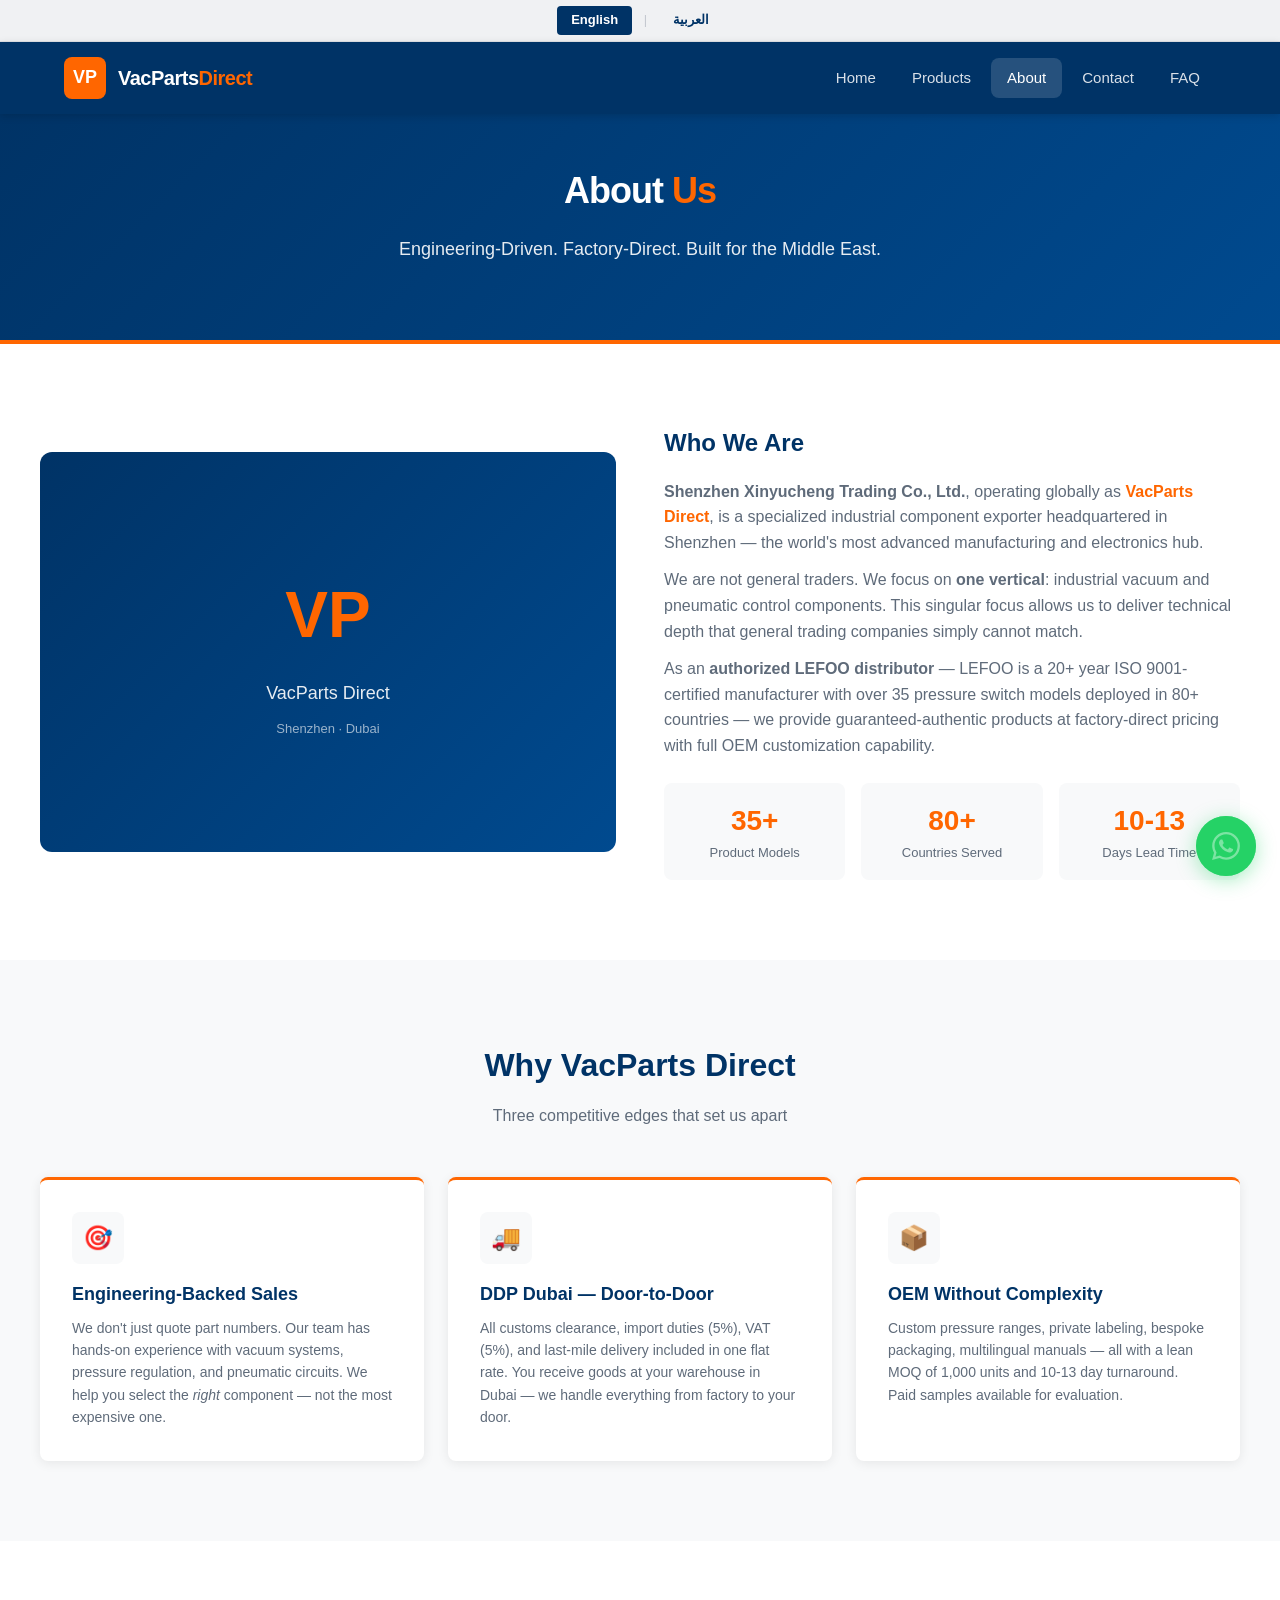
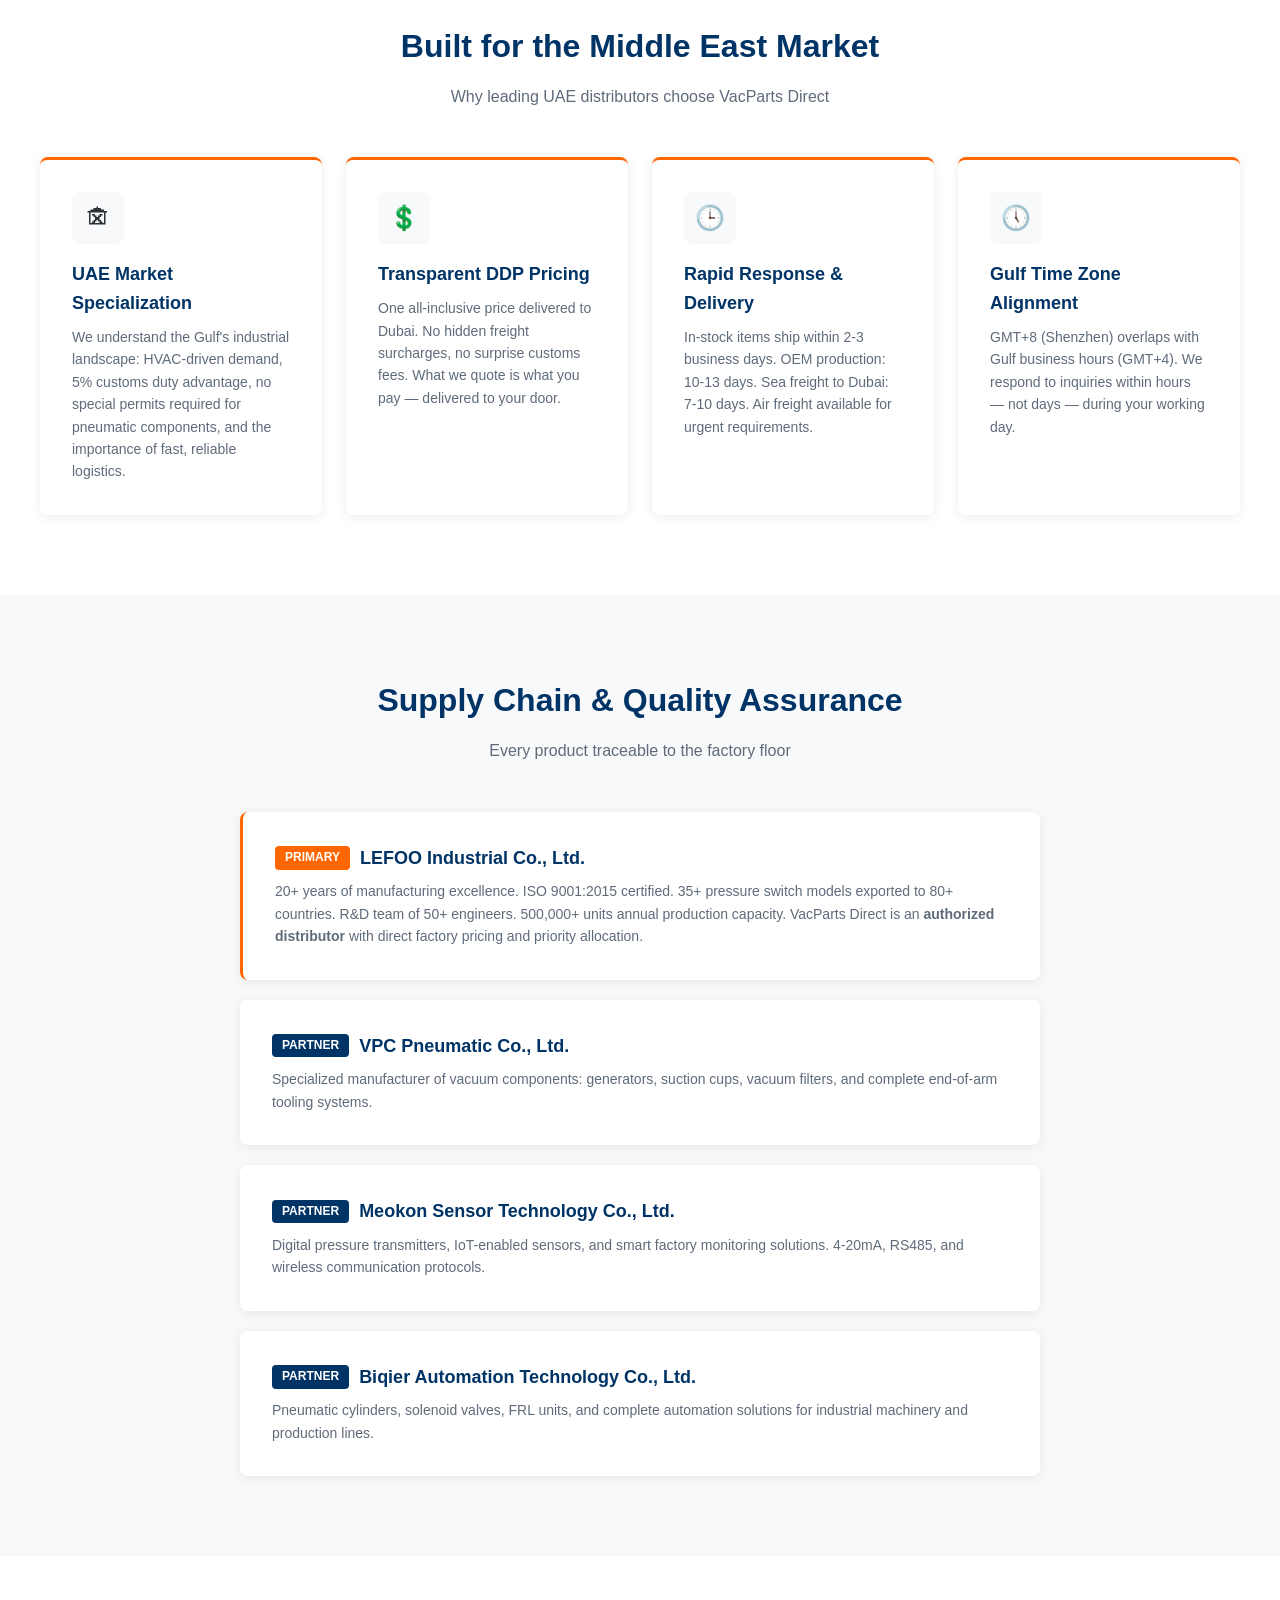
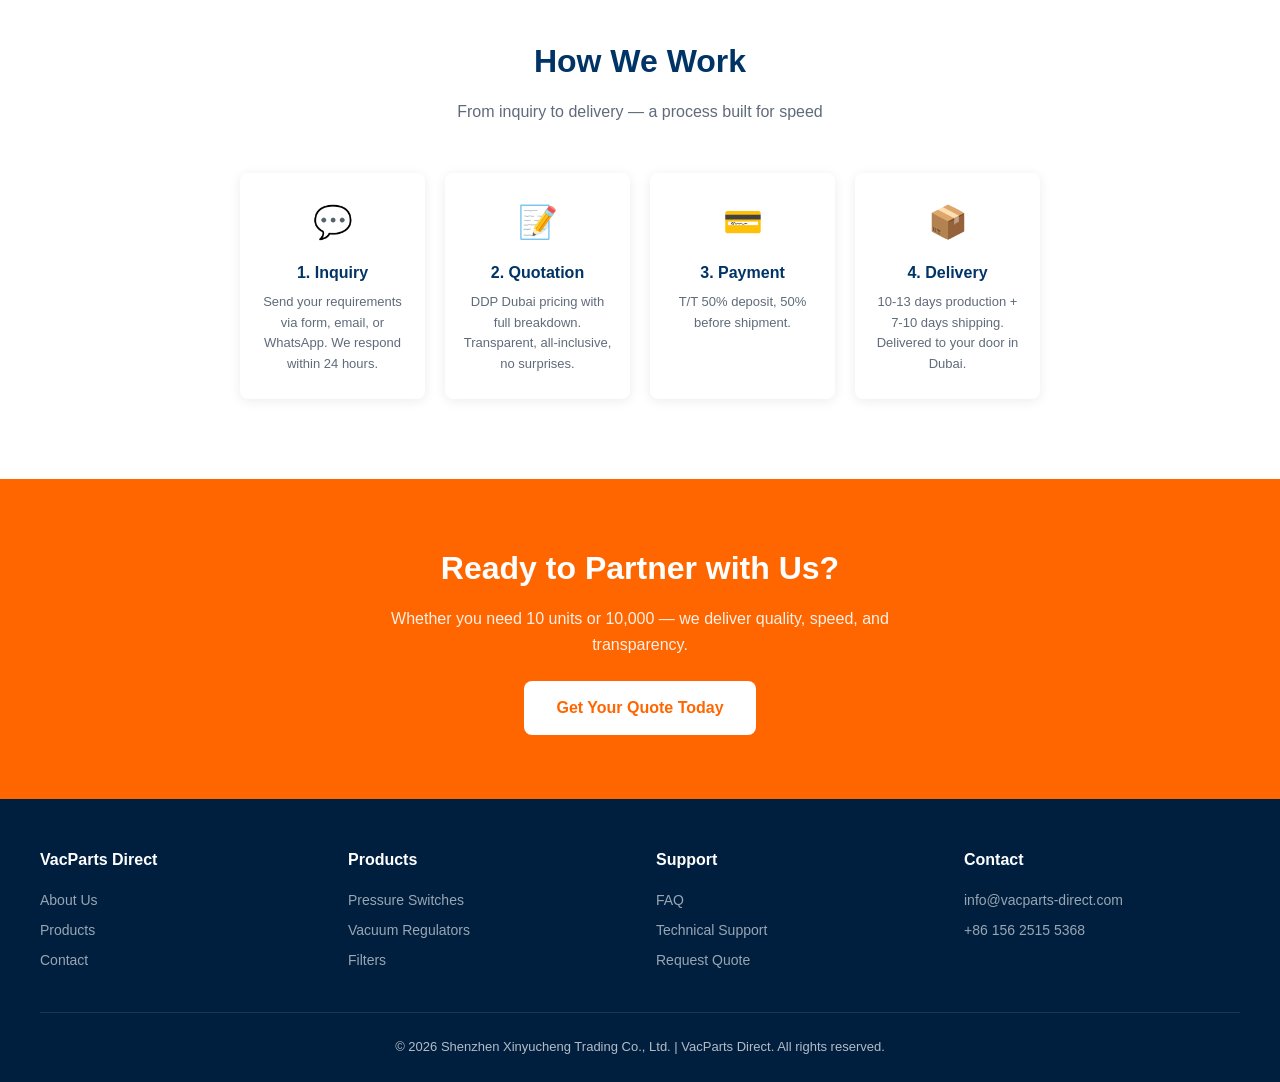
==== commit a43a0d2f: "fix: align website with actual business terms - Payment: 30%/70% → 50%/50% deposit/balance (per comp" ====
--- a/about.html
+++ b/about.html
@@ -113,7 +113,7 @@
       <div class="feature-card">
         <div class="feature-icon">&#128230;</div>
         <h3>OEM Without Complexity</h3>
-        <p>Custom pressure ranges, private labeling, bespoke packaging, multilingual manuals — all with a lean MOQ of 1,000 units and 10-13 day turnaround. Free samples on orders exceeding $200K.</p>
+        <p>Custom pressure ranges, private labeling, bespoke packaging, multilingual manuals — all with a lean MOQ of 1,000 units and 10-13 day turnaround. Paid samples available for evaluation.</p>
       </div>
     </div>
   </div>
@@ -138,7 +138,7 @@
       <div class="feature-card">
         <div class="feature-icon">&#128230;</div>
         <h3>تصنيع حسب الطلب بدون تعقيد</h3>
-        <p>نطاقات ضغط مخصصة، علامة تجارية خاصة، تغليف حسب الطلب، كتيبات متعددة اللغات — كل ذلك بحد أدنى للطلب 1000 وحدة وفترة إنجاز 10-13 يوماً. عينات مجانية للطلبات التي تتجاوز 200 ألف دولار.</p>
+        <p>نطاقات ضغط مخصصة، علامة تجارية خاصة، تغليف حسب الطلب، كتيبات متعددة اللغات — كل ذلك بحد أدنى للطلب 1000 وحدة وفترة إنجاز 10-13 يوماً. عينات مدفوعة متاحة للتقييم.</p>
       </div>
     </div>
   </div>
@@ -299,7 +299,7 @@
       <div style="padding: 24px 16px; background: var(--white); border-radius: var(--radius); box-shadow: var(--shadow);">
         <div style="font-size: 32px; margin-bottom: 12px;">&#128179;</div>
         <h4 style="color: var(--primary); margin-bottom: 6px;">3. Payment</h4>
-        <p style="font-size: 13px; color: var(--gray-600);">T/T 30% deposit, 70% before shipment. PayPal accepted for samples.</p>
+        <p style="font-size: 13px; color: var(--gray-600);">T/T 50% deposit, 50% before shipment.</p>
       </div>
       <div style="padding: 24px 16px; background: var(--white); border-radius: var(--radius); box-shadow: var(--shadow);">
         <div style="font-size: 32px; margin-bottom: 12px;">&#128230;</div>
@@ -329,7 +329,7 @@
       <div style="padding: 24px 16px; background: var(--white); border-radius: var(--radius); box-shadow: var(--shadow);">
         <div style="font-size: 32px; margin-bottom: 12px;">&#128179;</div>
         <h4 style="color: var(--primary); margin-bottom: 6px;">3. الدفع</h4>
-        <p style="font-size: 13px; color: var(--gray-600);">تحويل بنكي 30% دفعة مقدمة، 70% قبل الشحن. PayPal مقبول للعينات.</p>
+        <p style="font-size: 13px; color: var(--gray-600);">تحويل بنكي 50% دفعة مقدمة، 50% قبل الشحن.</p>
       </div>
       <div style="padding: 24px 16px; background: var(--white); border-radius: var(--radius); box-shadow: var(--shadow);">
         <div style="font-size: 32px; margin-bottom: 12px;">&#128230;</div>
--- a/css/bilingual.css
+++ b/css/bilingual.css
@@ -29,12 +29,17 @@
   margin: 0 2px;
 }
 
-/* Arabic section display */
+/* Language section display */
+/* Default: English visible, Arabic hidden */
 .lang-ar {
+  display: none;
+}
+.lang-en {
   display: block;
 }
-.lang-ar.hidden {
-  display: none;
+/* When toggled via JS */
+.lang-ar.visible {
+  display: block;
 }
 .lang-en.hidden {
   display: none;
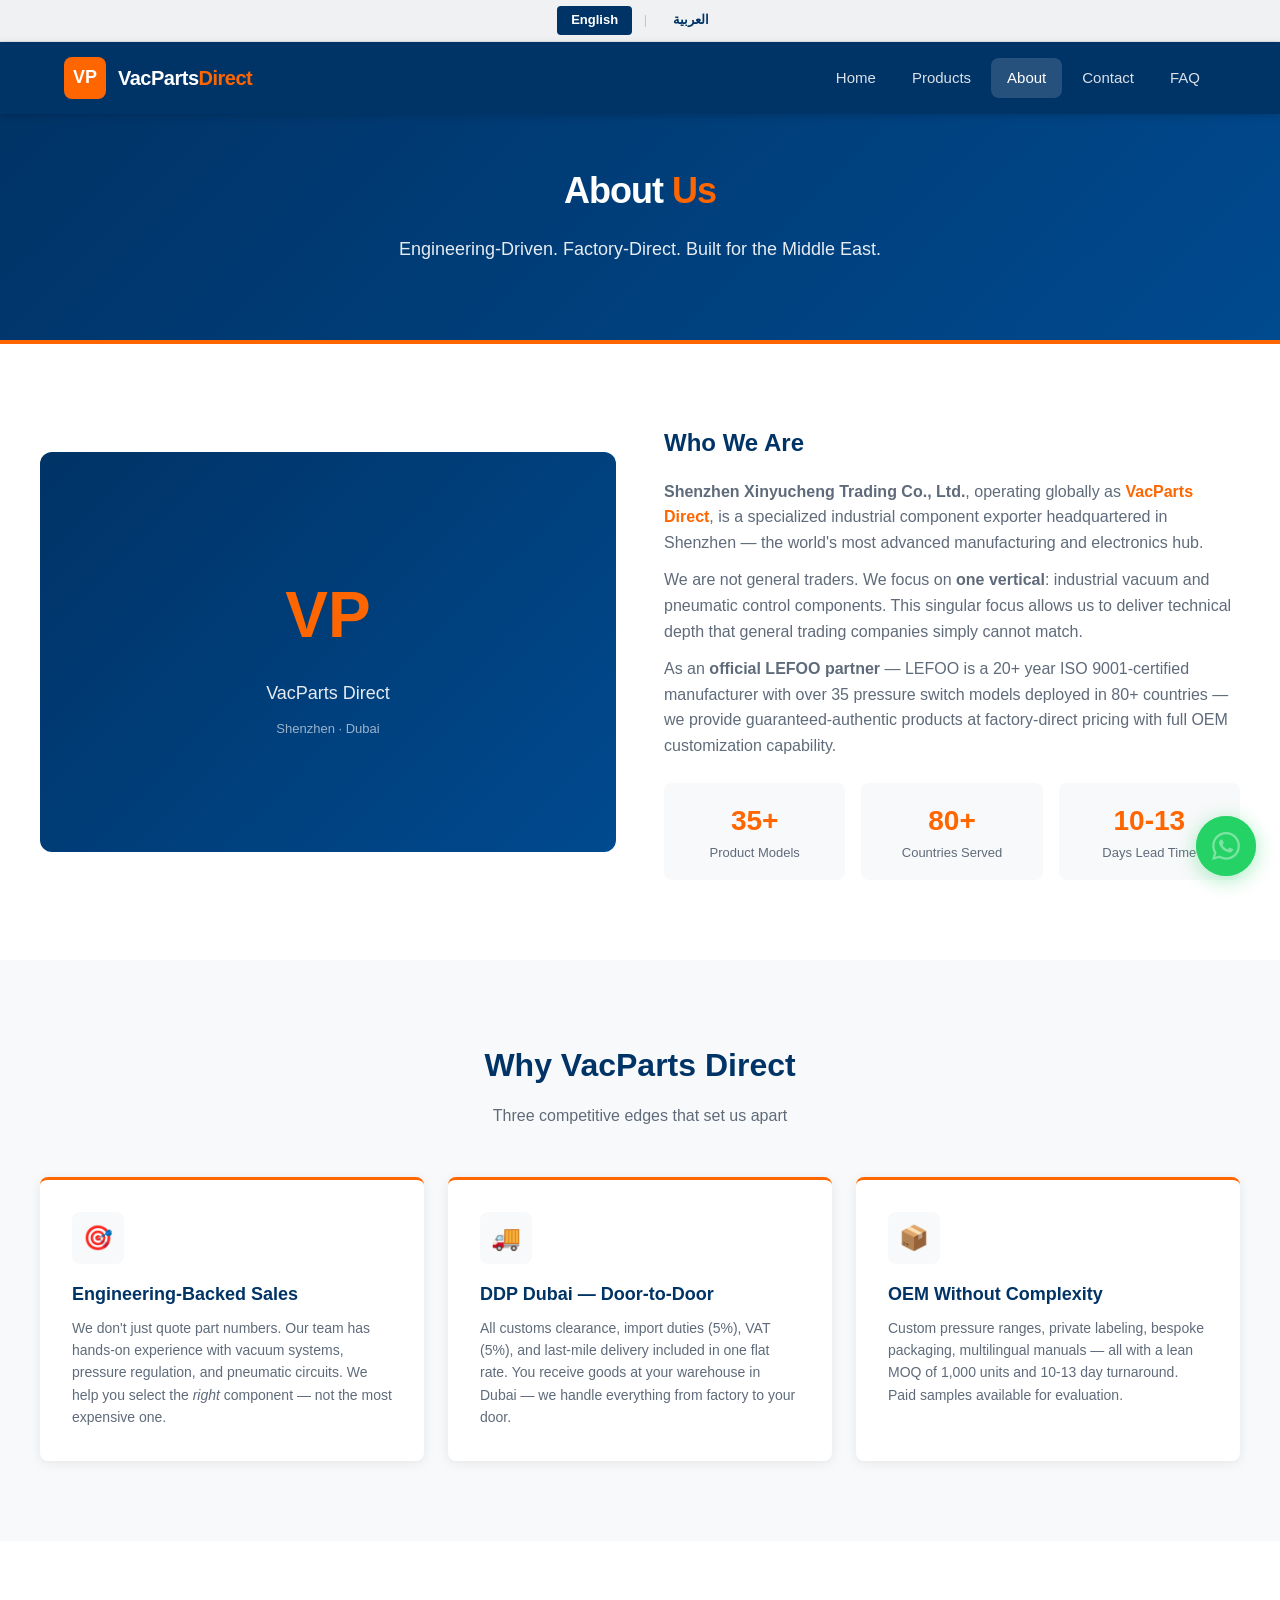
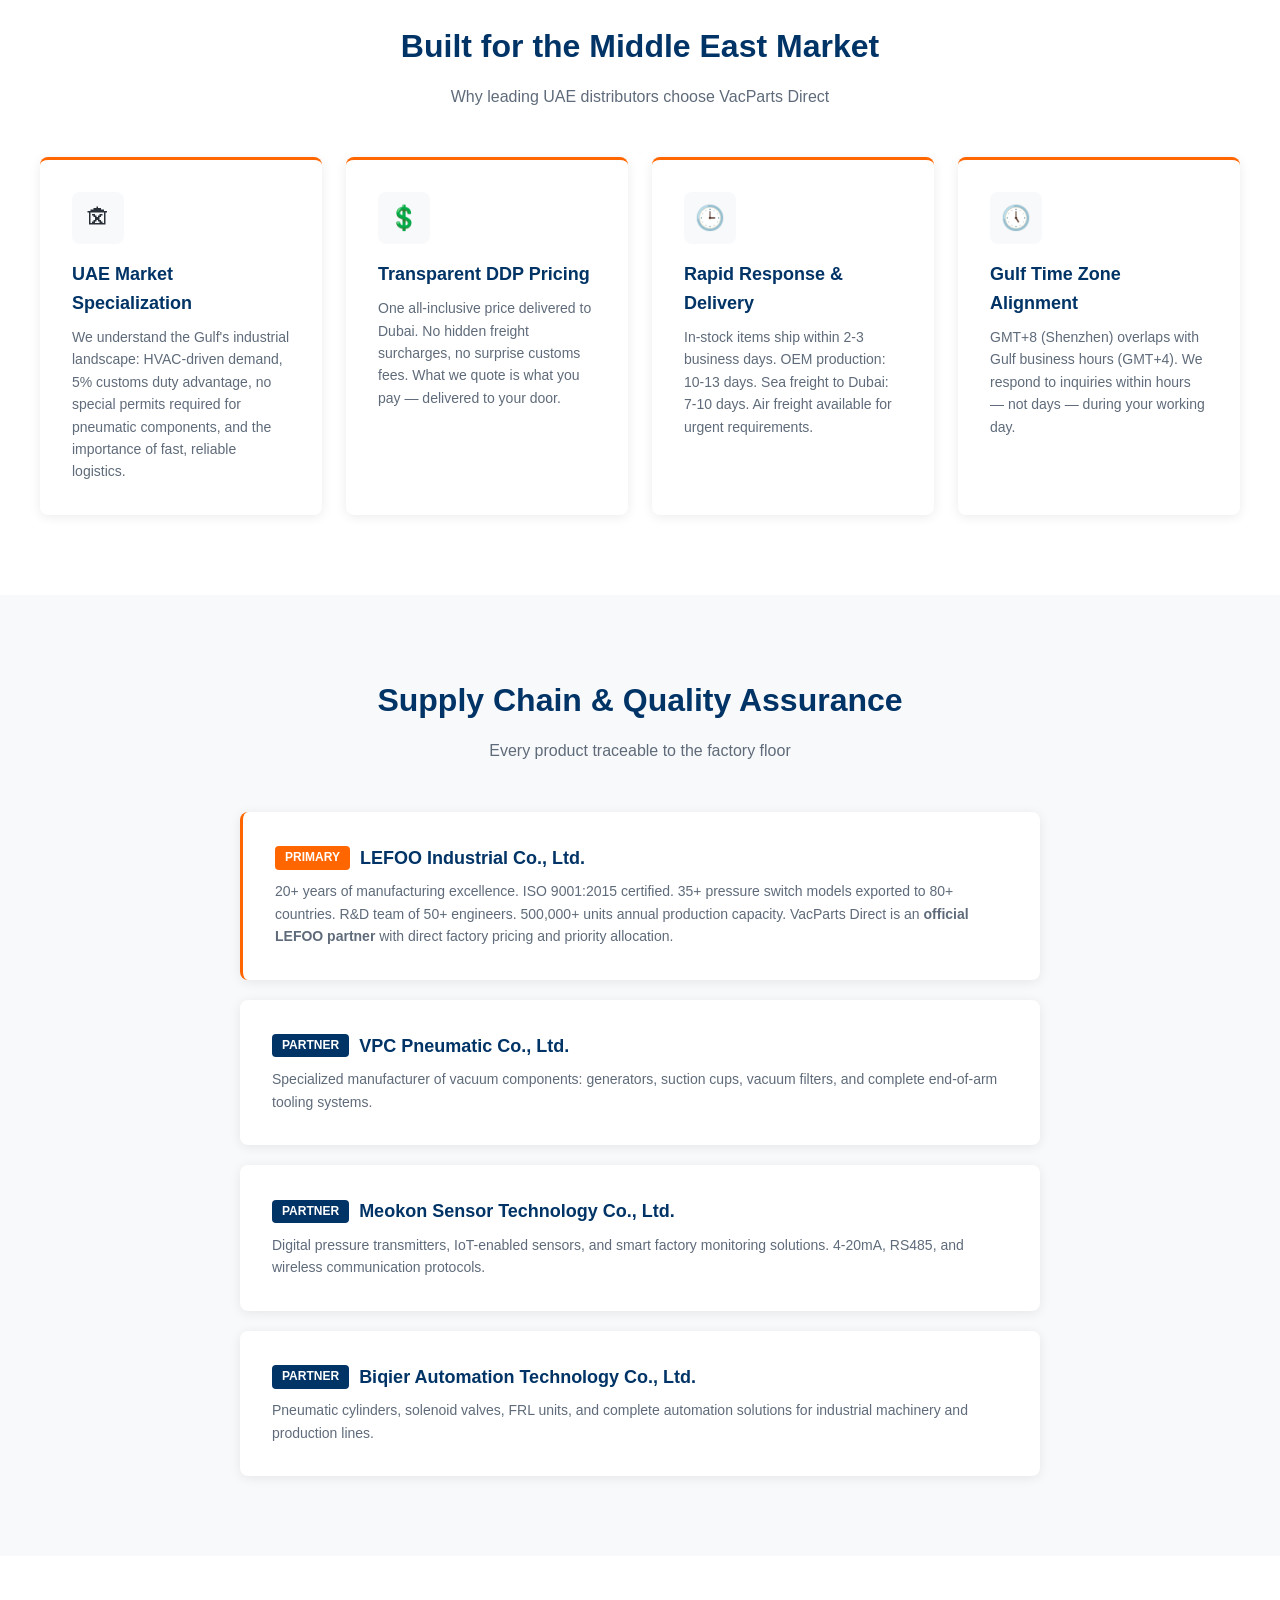
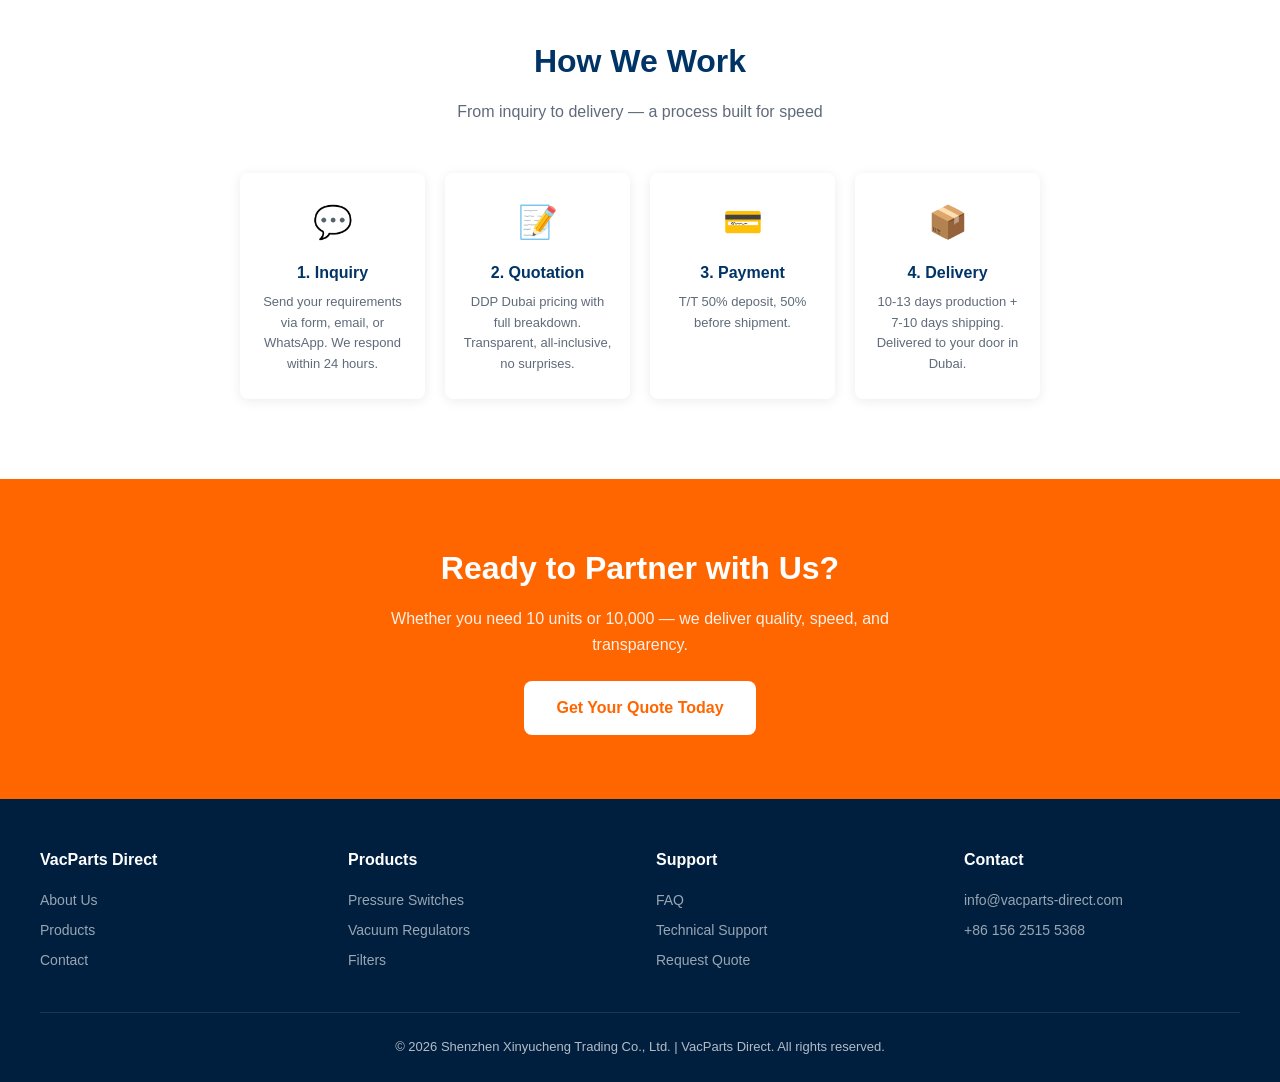
==== commit 82ee75cd: "fix: replace 'authorized distributor' with 'Official LEFOO Partner' - All 'LEFOO authorized distribu" ====
--- a/about.html
+++ b/about.html
@@ -3,7 +3,7 @@
 <head>
   <meta charset="UTF-8">
   <meta name="viewport" content="width=device-width, initial-scale=1.0">
-  <meta name="description" content="About VacParts Direct — Shenzhen Xinyucheng Trading Co., Ltd. LEFOO authorized distributor. Industrial vacuum & pneumatic components with DDP Dubai delivery.">
+  <meta name="description" content="About VacParts Direct — Shenzhen Xinyucheng Trading Co., Ltd. Official LEFOO Partner. Industrial vacuum & pneumatic components with DDP Dubai delivery.">
   <title>About Us | VacParts Direct</title>
   <link rel="stylesheet" href="css/style.css">
   <link rel="stylesheet" href="css/bilingual.css">
@@ -59,7 +59,7 @@
         <h3>Who We Are</h3>
         <p><strong>Shenzhen Xinyucheng Trading Co., Ltd.</strong>, operating globally as <strong style="color: var(--accent);">VacParts Direct</strong>, is a specialized industrial component exporter headquartered in Shenzhen — the world's most advanced manufacturing and electronics hub.</p>
         <p>We are not general traders. We focus on <strong>one vertical</strong>: industrial vacuum and pneumatic control components. This singular focus allows us to deliver technical depth that general trading companies simply cannot match.</p>
-        <p>As an <strong>authorized LEFOO distributor</strong> — LEFOO is a 20+ year ISO 9001-certified manufacturer with over 35 pressure switch models deployed in 80+ countries — we provide guaranteed-authentic products at factory-direct pricing with full OEM customization capability.</p>
+        <p>As an <strong>official LEFOO partner</strong> — LEFOO is a 20+ year ISO 9001-certified manufacturer with over 35 pressure switch models deployed in 80+ countries — we provide guaranteed-authentic products at factory-direct pricing with full OEM customization capability.</p>
         <div class="stats">
           <div class="stat-item"><div class="stat-num">35+</div><div class="stat-label">Product Models</div></div>
           <div class="stat-item"><div class="stat-num">80+</div><div class="stat-label">Countries Served</div></div>
@@ -83,7 +83,7 @@
         <h3>من نحن</h3>
         <p><strong>شركة شنتشن شينيويتشنغ التجارية المحدودة</strong>، تعمل عالمياً تحت اسم <strong style="color: var(--accent);">VacParts Direct</strong>، هي مصدر متخصص للمكونات الصناعية مقرها شنتشن — أكثر مراكز التصنيع والإلكترونيات تقدماً في العالم.</p>
         <p>لسنا تجاراً عامين. نركز على <strong>تخصص واحد</strong>: مكونات التفريغ والتحكم النيوماتيكي الصناعية. هذا التركيز الفريد يمكننا من تقديم عمق تقني لا تستطيع شركات التجارة العامة مضاهاته.</p>
-        <p><strong>كموزع معتمد لـ LEFOO</strong> — LEFOO شركة مصنعة منذ أكثر من 20 عاماً حاصلة على شهادة ISO 9001 مع أكثر من 35 موديل لمفاتيح الضغط منتشرة في أكثر من 80 دولة — نوفر منتجات أصلية مضمونة بأسعار المصنع المباشرة مع قدرة كاملة على التصنيع حسب الطلب.</p>
+        <p><strong>كشريك رسمي لـ LEFOO</strong> — LEFOO شركة مصنعة منذ أكثر من 20 عاماً حاصلة على شهادة ISO 9001 مع أكثر من 35 موديل لمفاتيح الضغط منتشرة في أكثر من 80 دولة — نوفر منتجات أصلية مضمونة بأسعار المصنع المباشرة مع قدرة كاملة على التصنيع حسب الطلب.</p>
         <div class="stats">
           <div class="stat-item"><div class="stat-num">35+</div><div class="stat-label">موديلات المنتجات</div></div>
           <div class="stat-item"><div class="stat-num">80+</div><div class="stat-label">دولة مخدومة</div></div>
@@ -215,7 +215,7 @@
           <span style="background: var(--accent); color: white; padding: 2px 10px; border-radius: 4px; font-size: 12px;">PRIMARY</span>
           LEFOO Industrial Co., Ltd.
         </h3>
-        <p>20+ years of manufacturing excellence. ISO 9001:2015 certified. 35+ pressure switch models exported to 80+ countries. R&D team of 50+ engineers. 500,000+ units annual production capacity. VacParts Direct is an <strong>authorized distributor</strong> with direct factory pricing and priority allocation.</p>
+        <p>20+ years of manufacturing excellence. ISO 9001:2015 certified. 35+ pressure switch models exported to 80+ countries. R&D team of 50+ engineers. 500,000+ units annual production capacity. VacParts Direct is an <strong>official LEFOO partner</strong> with direct factory pricing and priority allocation.</p>
       </div>
       <div class="feature-card" style="margin-bottom: 20px; border-top: none;">
         <h3 style="display: flex; align-items: center; gap: 10px;">
@@ -253,7 +253,7 @@
           <span style="background: var(--accent); color: white; padding: 2px 10px; border-radius: 4px; font-size: 12px;">أساسي</span>
           LEFOO Industrial Co., Ltd.
         </h3>
-        <p>أكثر من 20 عاماً من التميز في التصنيع. حاصلة على شهادة ISO 9001:2015. أكثر من 35 موديل لمفاتيح الضغط مصدرة إلى أكثر من 80 دولة. فريق بحث وتطوير يضم أكثر من 50 مهندساً. طاقة إنتاجية سنوية تزيد عن 500,000 وحدة. VacParts Direct <strong>موزع معتمد</strong> بأسعار المصنع المباشرة وتخصيص أولوي.</p>
+        <p>أكثر من 20 عاماً من التميز في التصنيع. حاصلة على شهادة ISO 9001:2015. أكثر من 35 موديل لمفاتيح الضغط مصدرة إلى أكثر من 80 دولة. فريق بحث وتطوير يضم أكثر من 50 مهندساً. طاقة إنتاجية سنوية تزيد عن 500,000 وحدة. VacParts Direct <strong>شريك رسمي</strong> بأسعار المصنع المباشرة وتخصيص أولوي.</p>
       </div>
       <div class="feature-card" style="margin-bottom: 20px; border-top: none;">
         <h3 style="display: flex; align-items: center; gap: 10px;">
